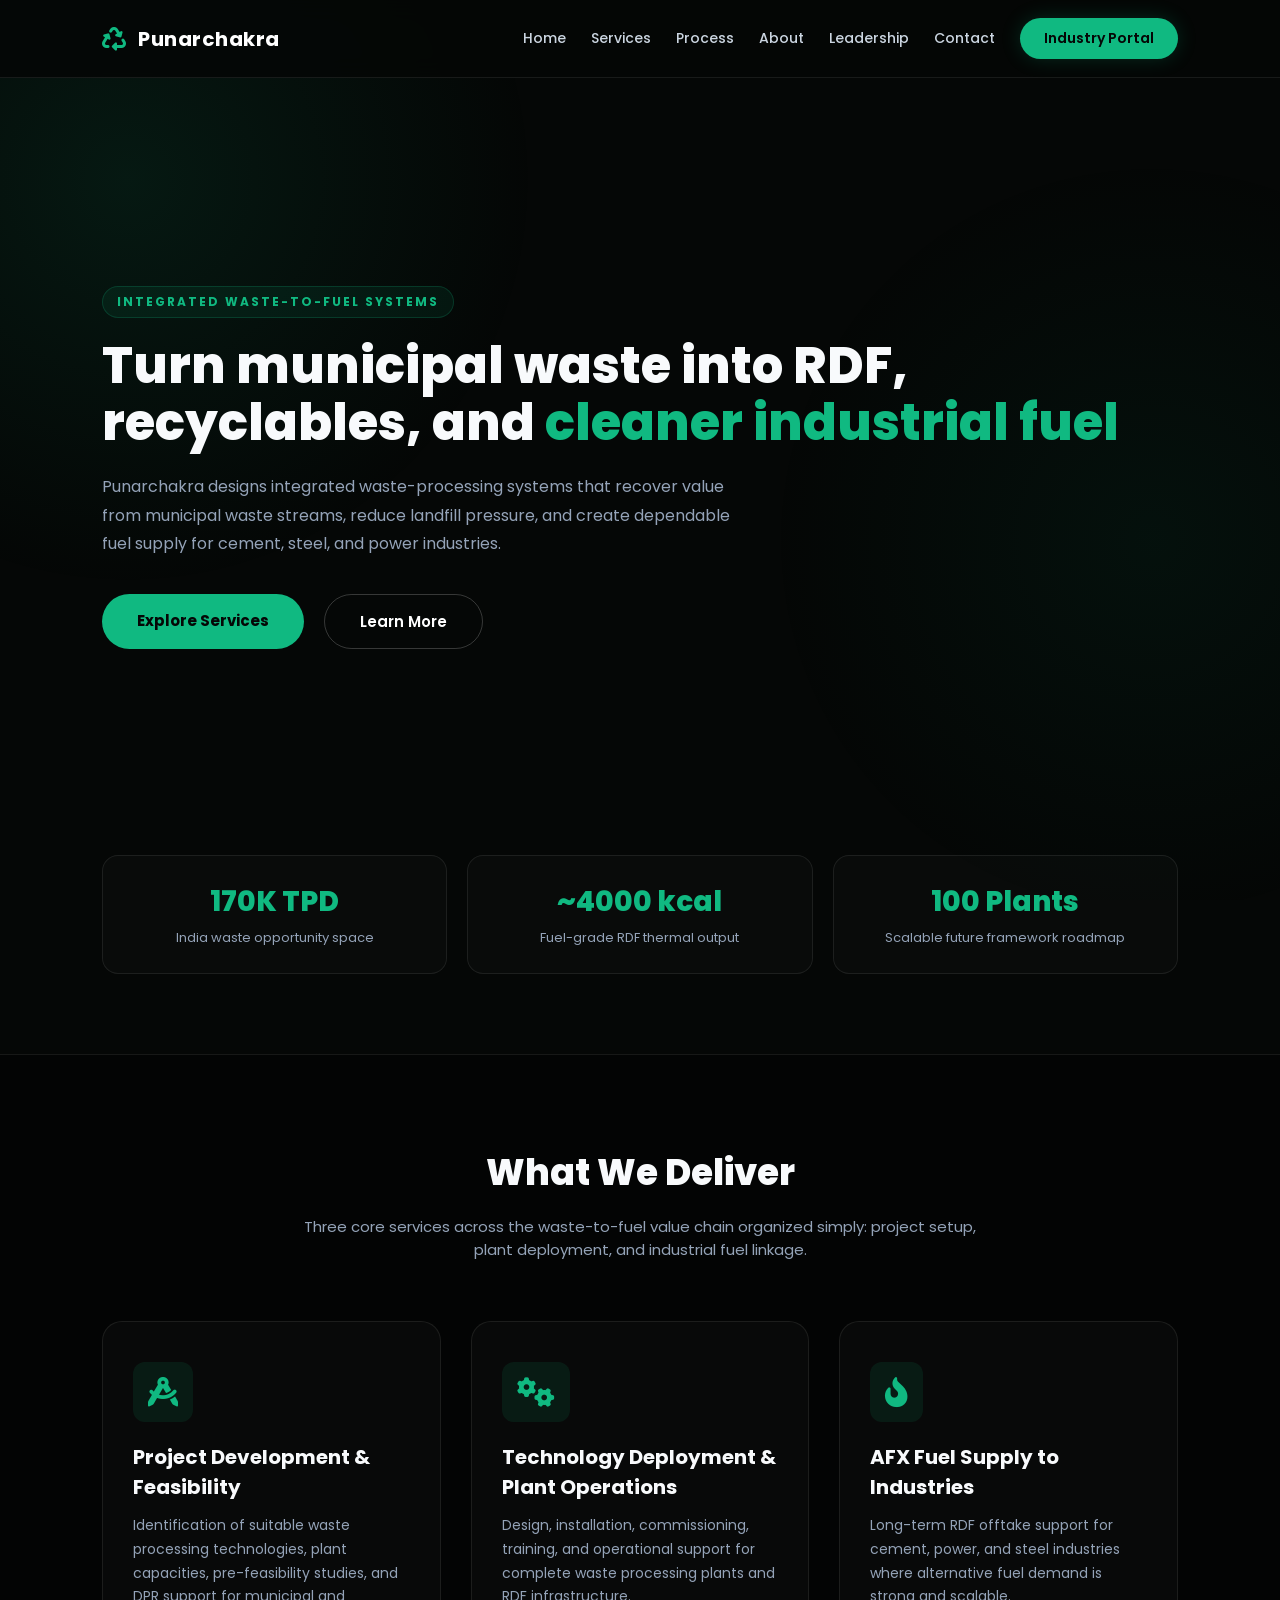
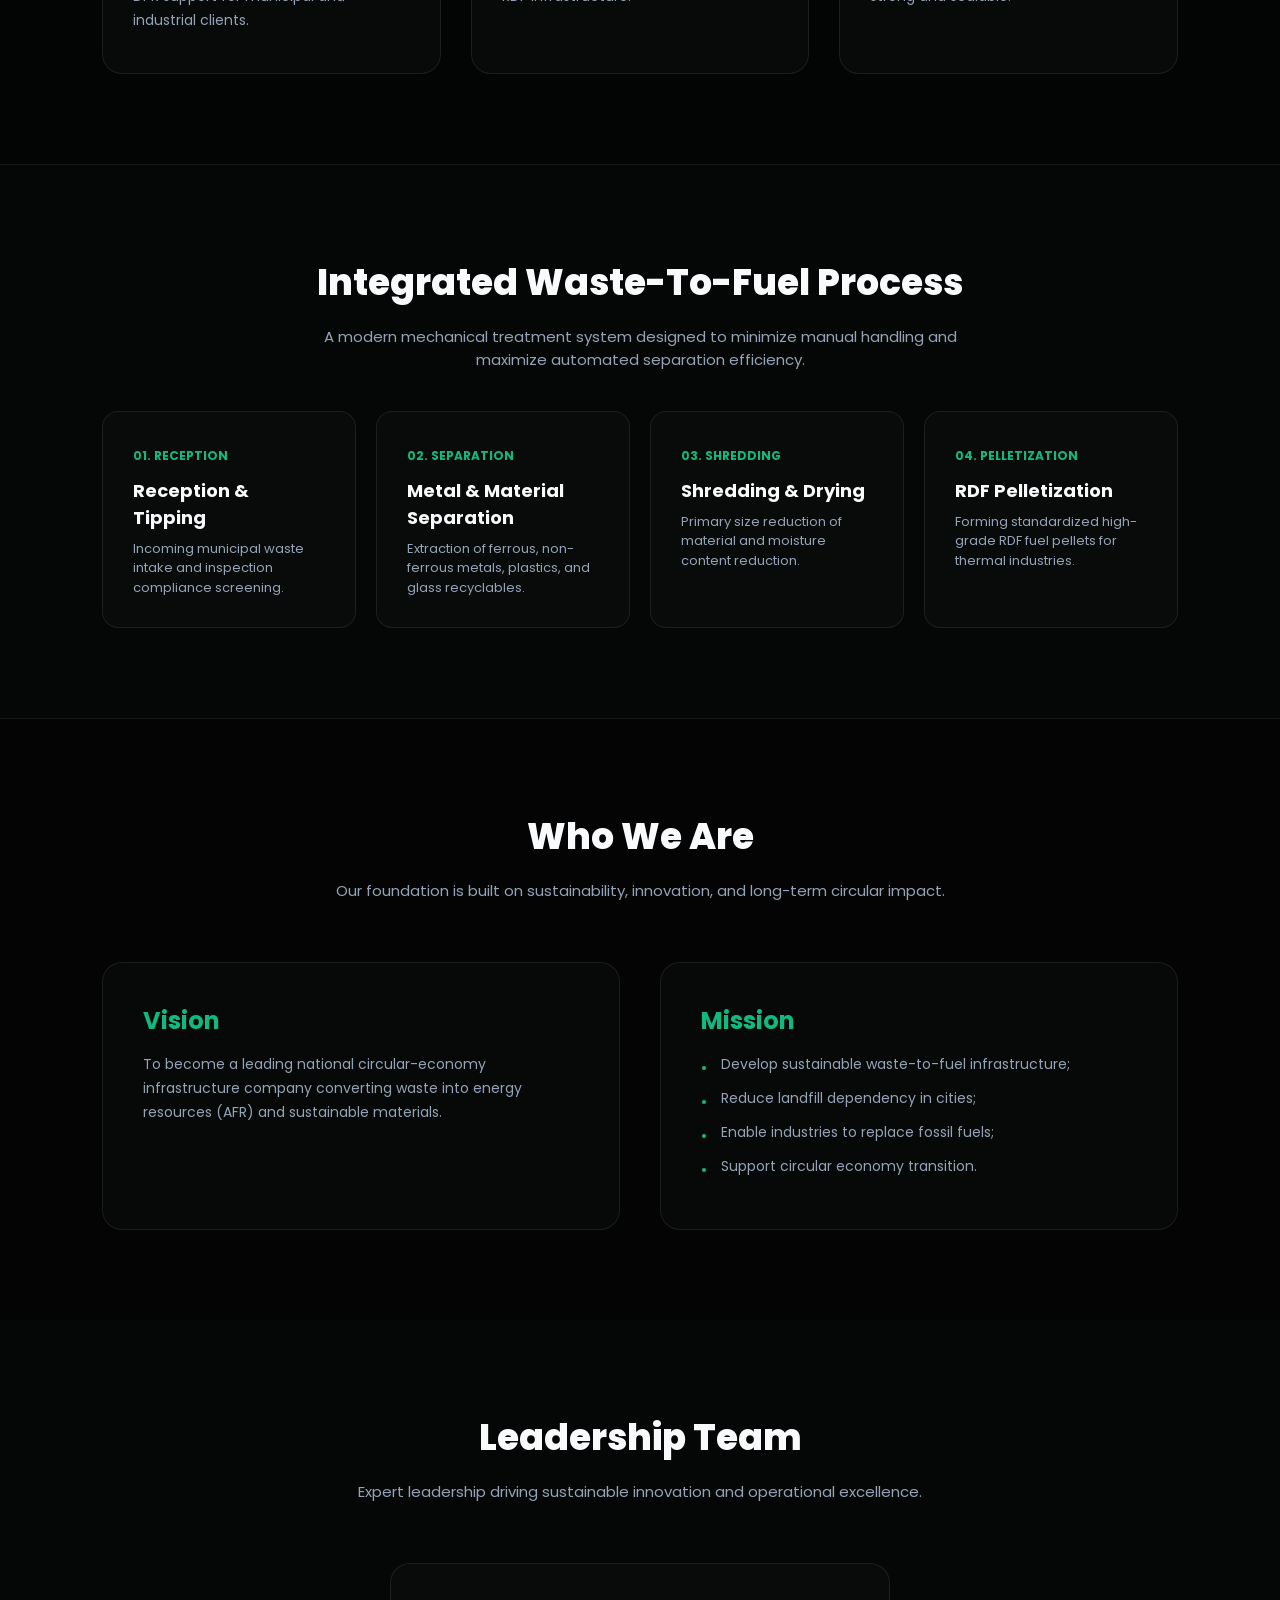
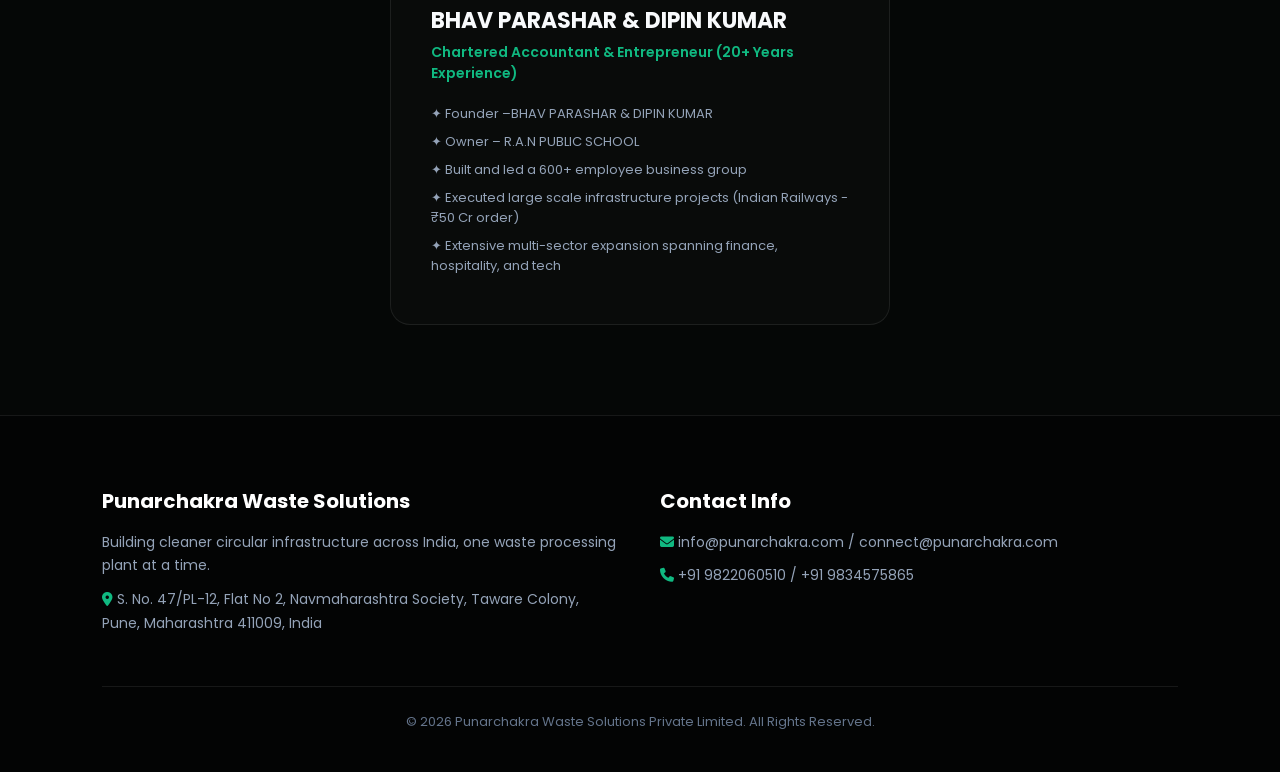
==== index.html @ 16cba4e0 "Update index.html" ====
<!DOCTYPE html>
<html lang="en">
<head>
<meta charset="UTF-8">
<meta name="viewport" content="width=device-width, initial-scale=1.0">
<title>Punarchakra Waste Solutions | Integrated Waste-to-Fuel Systems</title>
<link href="https://fonts.googleapis.com/css2?family=Poppins:wght@300;400;500;600;700;800&display=swap" rel="stylesheet">
<link rel="stylesheet" href="https://cdnjs.cloudflare.com/ajax/libs/font-awesome/6.7.2/css/all.min.css"/>
<style>
* {
    margin: 0;
    padding: 0;
    box-sizing: border-box;
    font-family: 'Poppins', sans-serif;
    scroll-behavior: smooth;
}

:root {
    --bg-deep: #050706;
    --eco-primary: #10b981;
    --eco-glow: rgba(16, 185, 129, 0.25);
    --border-color: rgba(255, 255, 255, 0.08);
    --card-bg: rgba(255, 255, 255, 0.02);
}

body {
    background: var(--bg-deep);
    color: #f8fafc;
    overflow-x: hidden;
    position: relative;
}

body::before {
    content: "";
    position: fixed;
    left: 0;
    top: 0;
    width: 100%;
    height: 100%;
    background: 
        radial-gradient(circle at 10% 20%, rgba(16,185,129,0.1), transparent 30%),
        radial-gradient(circle at 90% 60%, rgba(5,150,105,0.07), transparent 30%);
    z-index: -3;
}

/* Header */
header {
    position: fixed;
    top: 0;
    left: 0;
    width: 100%;
    padding: 18px 8%;
    display: flex;
    justify-content: space-between;
    align-items: center;
    backdrop-filter: blur(12px);
    background: rgba(5, 7, 6, 0.9);
    border-bottom: 1px solid var(--border-color);
    z-index: 100;
}

.logo-container {
    display: flex;
    align-items: center;
    gap: 12px;
    text-decoration: none;
}

.logo-container span {
    font-size: 20px;
    font-weight: 700;
    color: white;
    letter-spacing: 0.5px;
}

nav {
    display: flex;
    gap: 25px;
    align-items: center;
}

nav a {
    color: #cbd5e1;
    text-decoration: none;
    font-size: 14px;
    font-weight: 500;
    transition: 0.3s;
}

nav a:hover {
    color: var(--eco-primary);
}

.portal-btn {
    padding: 10px 24px;
    background: var(--eco-primary);
    color: #050706;
    font-weight: 600;
    font-size: 14px;
    border-radius: 30px;
    text-decoration: none;
    transition: 0.3s;
    box-shadow: 0 0 20px rgba(16,185,129,0.2);
}

.portal-btn:hover {
    background: #059669;
    color: white;
}

/* Hero Section */
.hero {
    min-height: 95vh;
    display: flex;
    align-items: center;
    justify-content: space-between;
    padding: 140px 8% 60px;
    gap: 50px;
}

.hero-left {
    flex: 1.2;
}

.badge {
    color: var(--eco-primary);
    letter-spacing: 2px;
    font-size: 12px;
    font-weight: 700;
    margin-bottom: 20px;
    display: inline-block;
    padding: 6px 14px;
    background: rgba(16,185,129,0.08);
    border: 1px solid rgba(16,185,129,0.2);
    border-radius: 20px;
}

.hero-left h1 {
    font-size: 50px;
    line-height: 1.15;
    font-weight: 800;
    margin-bottom: 20px;
}

.hero-left h1 span {
    color: var(--eco-primary);
}

.hero-left p {
    font-size: 16px;
    color: #94a3b8;
    line-height: 1.8;
    margin-bottom: 35px;
    max-width: 650px;
}

.hero-buttons {
    display: flex;
    gap: 20px;
}

.btn-primary {
    padding: 15px 35px;
    background: var(--eco-primary);
    color: #050706;
    text-decoration: none;
    border-radius: 30px;
    font-weight: 700;
    font-size: 15px;
    transition: 0.3s;
}

.btn-primary:hover {
    background: #059669;
    color: white;
}

.btn-outline {
    padding: 15px 35px;
    border: 1px solid rgba(255,255,255,0.2);
    color: white;
    text-decoration: none;
    border-radius: 30px;
    font-weight: 600;
    font-size: 15px;
    transition: 0.3s;
}

.btn-outline:hover {
    border-color: var(--eco-primary);
    background: rgba(16,185,129,0.05);
}

/* Stats Counter Row */
.stats-container {
    display: grid;
    grid-template-columns: repeat(3, 1fr);
    gap: 20px;
    padding: 0 8% 80px;
}

.stat-box {
    background: var(--card-bg);
    border: 1px solid var(--border-color);
    padding: 25px;
    border-radius: 16px;
    text-align: center;
}

.stat-box h3 {
    font-size: 28px;
    color: var(--eco-primary);
    font-weight: 800;
    margin-bottom: 5px;
}

.stat-box p {
    font-size: 13px;
    color: #94a3b8;
}

/* Services Section */
.services {
    padding: 90px 8%;
    background: rgba(0,0,0,0.3);
    border-top: 1px solid var(--border-color);
    border-bottom: 1px solid var(--border-color);
}

.section-title {
    text-align: center;
    max-width: 700px;
    margin: 0 auto 60px;
}

.section-title h2 {
    font-size: 36px;
    font-weight: 800;
    margin-bottom: 15px;
}

.section-title p {
    color: #94a3b8;
    font-size: 15px;
}

.service-grid {
    display: grid;
    grid-template-columns: repeat(auto-fit, minmax(300px, 1fr));
    gap: 30px;
}

.service-card {
    background: var(--card-bg);
    border: 1px solid var(--border-color);
    padding: 40px 30px;
    border-radius: 20px;
    transition: 0.3s;
}

.service-card:hover {
    border-color: var(--eco-primary);
    transform: translateY(-5px);
}

.service-card i {
    font-size: 30px;
    color: var(--eco-primary);
    margin-bottom: 20px;
    background: rgba(16,185,129,0.1);
    padding: 15px;
    border-radius: 12px;
    display: inline-block;
}

.service-card h3 {
    font-size: 20px;
    font-weight: 700;
    margin-bottom: 12px;
}

.service-card p {
    font-size: 14px;
    color: #94a3b8;
    line-height: 1.7;
}

/* Workflow Flow Section */
.process-flow {
    padding: 90px 8%;
}

.process-grid {
    display: grid;
    grid-template-columns: repeat(auto-fit, minmax(240px, 1fr));
    gap: 20px;
    margin-top: 40px;
}

.process-step {
    background: var(--card-bg);
    border: 1px solid var(--border-color);
    padding: 30px;
    border-radius: 16px;
}

.process-step span {
    font-size: 12px;
    font-weight: 700;
    color: var(--eco-primary);
}

.process-step h4 {
    font-size: 18px;
    margin: 10px 0 8px;
}

.process-step p {
    font-size: 13px;
    color: #94a3b8;
    line-height: 1.5;
}

/* Who We Are & Vision/Mission */
.about-section {
    padding: 90px 8%;
    background: rgba(0,0,0,0.4);
    border-top: 1px solid var(--border-color);
}

.about-grid {
    display: grid;
    grid-template-columns: 1fr 1fr;
    gap: 40px;
}

.about-card {
    background: var(--card-bg);
    border: 1px solid var(--border-color);
    padding: 40px;
    border-radius: 20px;
}

.about-card h3 {
    font-size: 24px;
    margin-bottom: 15px;
    color: var(--eco-primary);
}

.about-card p, .about-card li {
    font-size: 14px;
    color: #94a3b8;
    line-height: 1.7;
}

.about-card ul {
    list-style: none;
    margin-top: 15px;
}

.about-card ul li {
    margin-bottom: 10px;
    position: relative;
    padding-left: 20px;
}

.about-card ul li::before {
    content: "•";
    color: var(--eco-primary);
    position: absolute;
    left: 0;
    font-size: 18px;
}

/* Leadership Team */
.team-section {
    padding: 90px 8%;
    text-align: center;
}

.team-card {
    max-width: 500px;
    margin: 0 auto;
    background: var(--card-bg);
    border: 1px solid var(--border-color);
    padding: 40px;
    border-radius: 20px;
    text-align: left;
}

.team-card h3 {
    font-size: 22px;
    margin-bottom: 5px;
}

.team-card .role {
    color: var(--eco-primary);
    font-size: 14px;
    font-weight: 600;
    margin-bottom: 20px;
    display: block;
}

.team-card ul {
    list-style: none;
}

.team-card ul li {
    font-size: 13px;
    color: #94a3b8;
    margin-bottom: 8px;
}

/* Contact & Footer Section */
footer {
    padding: 70px 8% 40px;
    background: #030404;
    border-top: 1px solid var(--border-color);
}

.footer-grid {
    display: grid;
    grid-template-columns: 1fr 1fr;
    gap: 40px;
    margin-bottom: 40px;
}

.footer-info h3 {
    font-size: 20px;
    margin-bottom: 15px;
    color: white;
}

.footer-info p {
    color: #94a3b8;
    font-size: 14px;
    line-height: 1.7;
    margin-bottom: 10px;
}

.copyright {
    text-align: center;
    color: #64748b;
    font-size: 13px;
    border-top: 1px solid var(--border-color);
    padding-top: 25px;
}

@media(max-width: 992px) {
    .hero { flex-direction: column; text-align: center; padding-top: 130px; }
    .hero-buttons { justify-content: center; }
    .hero-left h1 { font-size: 38px; }
    .stats-container, .about-grid, .footer-grid { grid-template-columns: 1fr; }
    nav { display: none; }
}
</style>
</head>
<body>

<header>
    <a href="index.html" class="logo-container">
        <i class="fa-solid fa-recycle" style="font-size: 24px; color: #10b981;"></i>
        <span>Punarchakra</span>
    </a>
    <nav>
        <a href="index.html">Home</a>
        <a href="#services">Services</a>
        <a href="#process">Process</a>
        <a href="#about">About</a>
        <a href="#team">Leadership</a>
        <a href="#contact">Contact</a>
        <a href="auth.html" class="portal-btn">Industry Portal</a>
    </nav>
</header>

<section class="hero">
    <div class="hero-left">
        <span class="badge">INTEGRATED WASTE-TO-FUEL SYSTEMS</span>
        <h1>Turn municipal waste into RDF, recyclables, and <span>cleaner industrial fuel</span></h1>
        <p>Punarchakra designs integrated waste-processing systems that recover value from municipal waste streams, reduce landfill pressure, and create dependable fuel supply for cement, steel, and power industries.</p>
        <div class="hero-buttons">
            <a href="auth.html" class="btn-primary">Explore Services</a>
            <a href="#services" class="btn-outline">Learn More</a>
        </div>
    </div>
</section>

<!-- Stats Grid -->
<div class="stats-container">
    <div class="stat-box">
        <h3>170K TPD</h3>
        <p>India waste opportunity space</p>
    </div>
    <div class="stat-box">
        <h3>~4000 kcal</h3>
        <p>Fuel-grade RDF thermal output</p>
    </div>
    <div class="stat-box">
        <h3>100 Plants</h3>
        <p>Scalable future framework roadmap</p>
    </div>
</div>

<!-- Services Section -->
<section class="services" id="services">
    <div class="section-title">
        <h2>What We Deliver</h2>
        <p>Three core services across the waste-to-fuel value chain organized simply: project setup, plant deployment, and industrial fuel linkage.</p>
    </div>
    <div class="service-grid">
        <div class="service-card">
            <i class="fa-solid fa-compass-drafting"></i>
            <h3>Project Development & Feasibility</h3>
            <p>Identification of suitable waste processing technologies, plant capacities, pre-feasibility studies, and DPR support for municipal and industrial clients.</p>
        </div>
        <div class="service-card">
            <i class="fa-solid fa-gears"></i>
            <h3>Technology Deployment & Plant Operations</h3>
            <p>Design, installation, commissioning, training, and operational support for complete waste processing plants and RDF infrastructure.</p>
        </div>
        <div class="service-card">
            <i class="fa-solid fa-fire-flame-curved"></i>
            <h3>AFX Fuel Supply to Industries</h3>
            <p>Long-term RDF offtake support for cement, power, and steel industries where alternative fuel demand is strong and scalable.</p>
        </div>
    </div>
</section>

<!-- Process Workflow Section -->
<section class="process-flow" id="process">
    <div class="section-title" style="margin-bottom: 20px;">
        <h2>Integrated Waste-To-Fuel Process</h2>
        <p>A modern mechanical treatment system designed to minimize manual handling and maximize automated separation efficiency.</p>
    </div>
    <div class="process-grid">
        <div class="process-step">
            <span>01. RECEPTION</span>
            <h4>Reception & Tipping</h4>
            <p>Incoming municipal waste intake and inspection compliance screening.</p>
        </div>
        <div class="process-step">
            <span>02. SEPARATION</span>
            <h4>Metal & Material Separation</h4>
            <p>Extraction of ferrous, non-ferrous metals, plastics, and glass recyclables.</p>
        </div>
        <div class="process-step">
            <span>03. SHREDDING</span>
            <h4>Shredding & Drying</h4>
            <p>Primary size reduction of material and moisture content reduction.</p>
        </div>
        <div class="process-step">
            <span>04. PELLETIZATION</span>
            <h4>RDF Pelletization</h4>
            <p>Forming standardized high-grade RDF fuel pellets for thermal industries.</p>
        </div>
    </div>
</section>

<!-- Who We Are Section -->
<section class="about-section" id="about">
    <div class="section-title">
        <h2>Who We Are</h2>
        <p>Our foundation is built on sustainability, innovation, and long-term circular impact.</p>
    </div>
    <div class="about-grid">
        <div class="about-card">
            <h3>Vision</h3>
            <p>To become a leading national circular-economy infrastructure company converting waste into energy resources (AFR) and sustainable materials.</p>
        </div>
        <div class="about-card">
            <h3>Mission</h3>
            <ul>
                <li>Develop sustainable waste-to-fuel infrastructure;</li>
                <li>Reduce landfill dependency in cities;</li>
                <li>Enable industries to replace fossil fuels;</li>
                <li>Support circular economy transition.</li>
            </ul>
        </div>
    </div>
</section>

<!-- Leadership Team Section -->
<section class="team-section" id="team">
    <div class="section-title">
        <h2>Leadership Team</h2>
        <p>Expert leadership driving sustainable innovation and operational excellence.</p>
    </div>
    <div class="team-card">
        <h3>BHAV PARASHAR & DIPIN KUMAR</h3>
        <span class="role">Chartered Accountant & Entrepreneur (20+ Years Experience)</span>
        <ul>
            <li>✦ Founder –BHAV PARASHAR & DIPIN KUMAR </li>
            <li>✦ Owner – R.A.N PUBLIC SCHOOL </li>
            <li>✦ Built and led a 600+ employee business group</li>
            <li>✦ Executed large scale infrastructure projects (Indian Railways - ₹50 Cr order)</li>
            <li>✦ Extensive multi-sector expansion spanning finance, hospitality, and tech</li>
        </ul>
    </div>
</section>

<!-- Contact & Footer Section -->
<footer id="contact">
    <div class="footer-grid">
        <div class="footer-info">
            <h3>Punarchakra Waste Solutions</h3>
            <p>Building cleaner circular infrastructure across India, one waste processing plant at a time.</p>
            <p><i class="fa-solid fa-location-dot" style="color: var(--eco-primary);"></i> S. No. 47/PL-12, Flat No 2, Navmaharashtra Society, Taware Colony, Pune, Maharashtra 411009, India</p>
        </div>
        <div class="footer-info">
            <h3>Contact Info</h3>
            <p><i class="fa-solid fa-envelope" style="color: var(--eco-primary);"></i> info@punarchakra.com / connect@punarchakra.com</p>
            <p><i class="fa-solid fa-phone" style="color: var(--eco-primary);"></i> +91 9822060510 / +91 9834575865</p>
        </div>
    </div>
    <div class="copyright">
        <p>© 2026 Punarchakra Waste Solutions Private Limited. All Rights Reserved.</p>
    </div>
</footer>

</body>
</html>
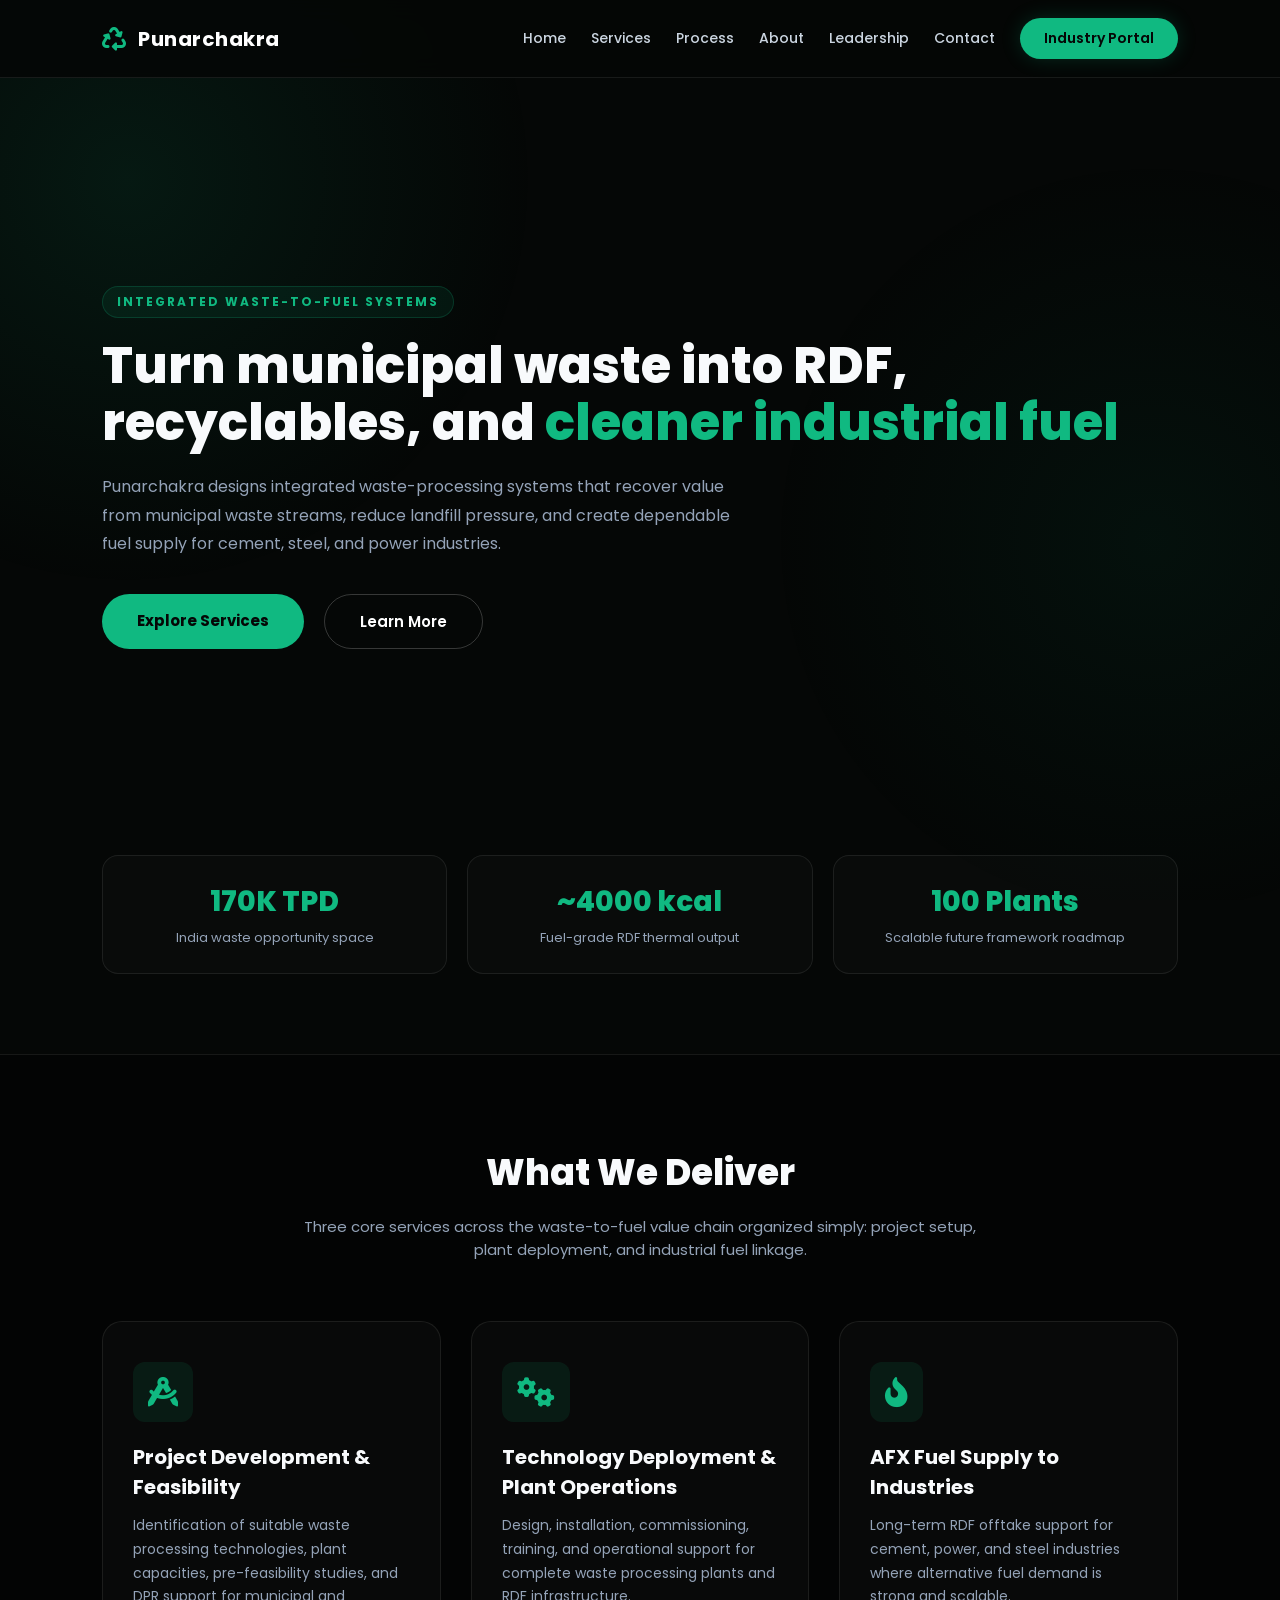
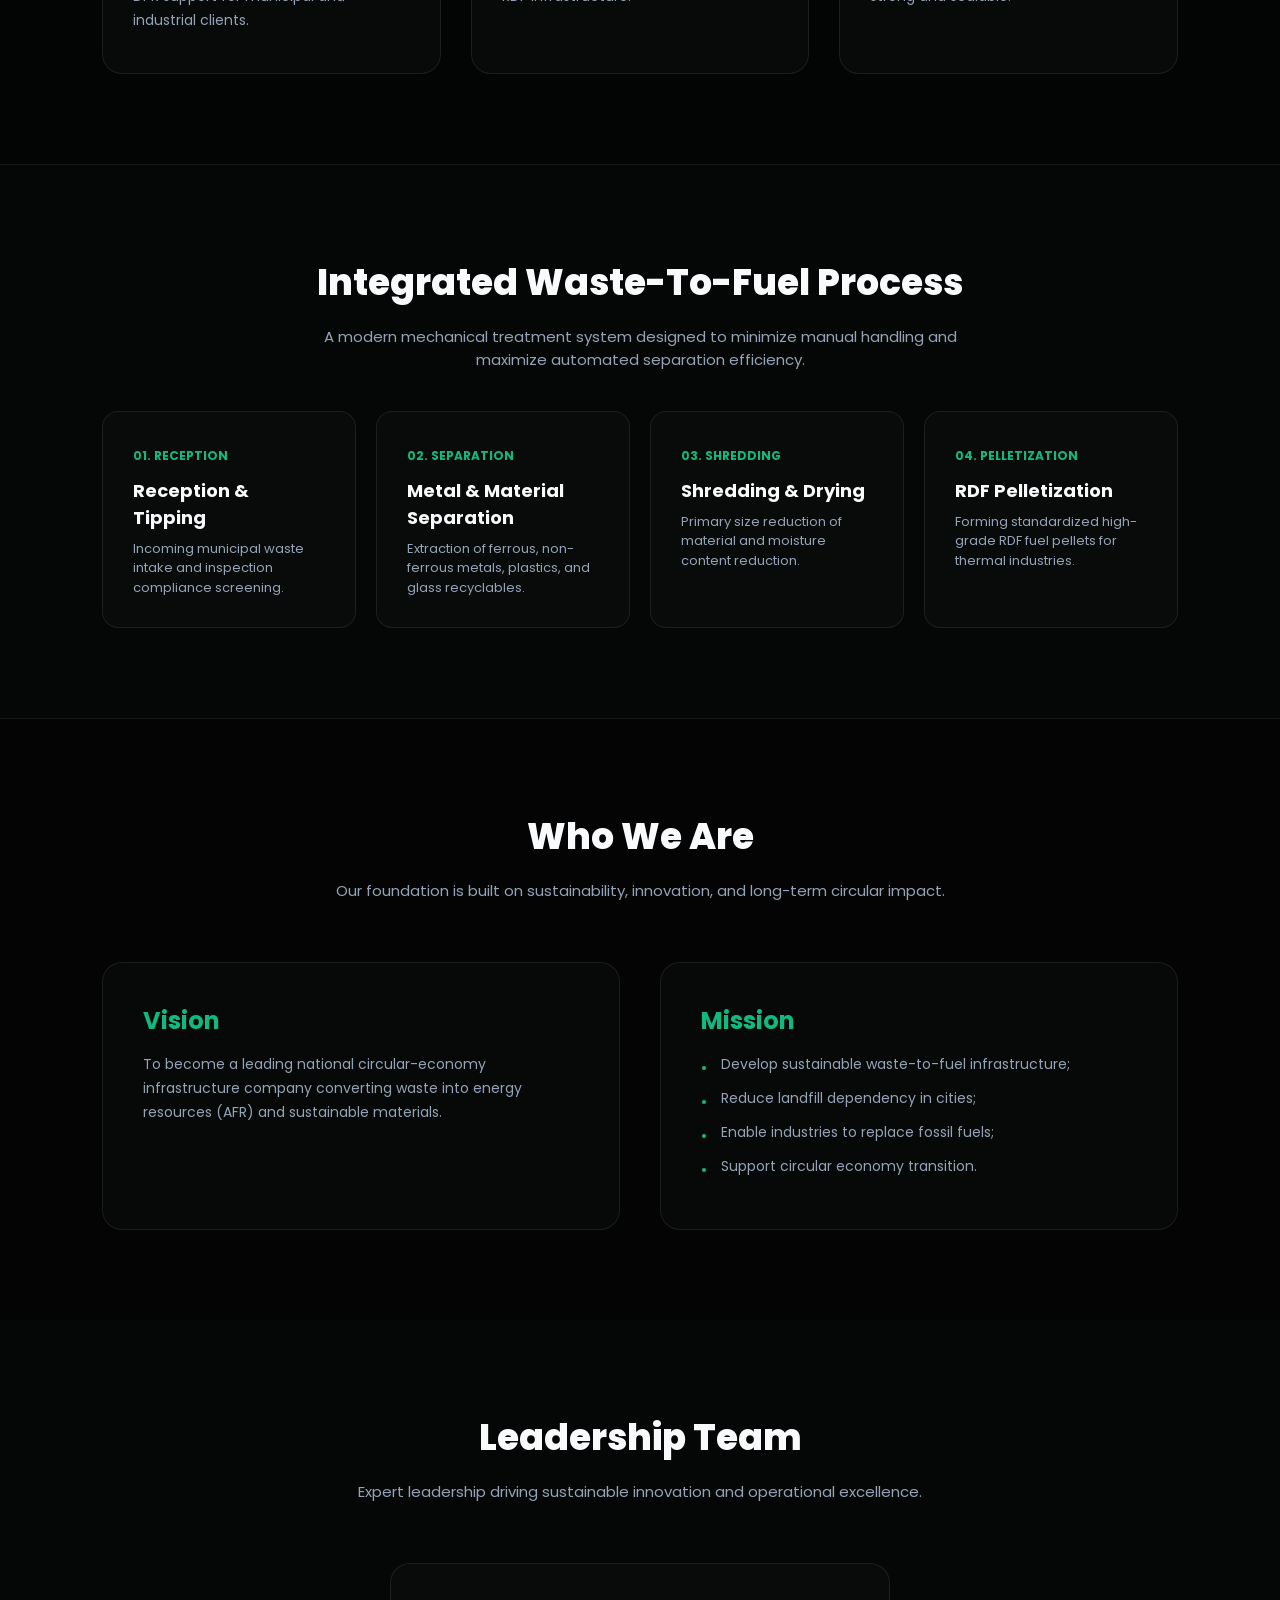
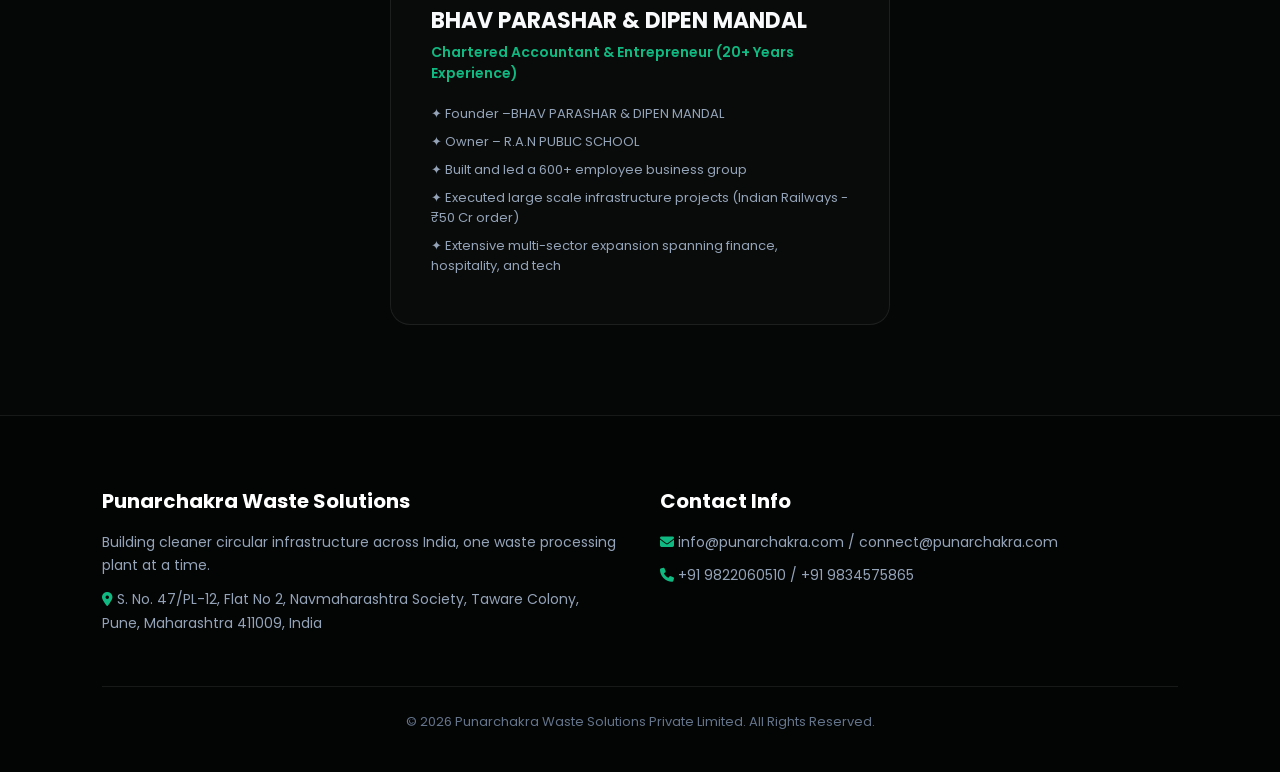
==== commit 09317f1a: "Update index.html" ====
--- a/index.html
+++ b/index.html
@@ -586,10 +586,10 @@
         <p>Expert leadership driving sustainable innovation and operational excellence.</p>
     </div>
     <div class="team-card">
-        <h3>BHAV PARASHAR & DIPIN KUMAR</h3>
+        <h3>BHAV PARASHAR & DIPEN MANDAL </h3>
         <span class="role">Chartered Accountant & Entrepreneur (20+ Years Experience)</span>
         <ul>
-            <li>✦ Founder –BHAV PARASHAR & DIPIN KUMAR </li>
+            <li>✦ Founder –BHAV PARASHAR & DIPEN MANDAL </li>
             <li>✦ Owner – R.A.N PUBLIC SCHOOL </li>
             <li>✦ Built and led a 600+ employee business group</li>
             <li>✦ Executed large scale infrastructure projects (Indian Railways - ₹50 Cr order)</li>
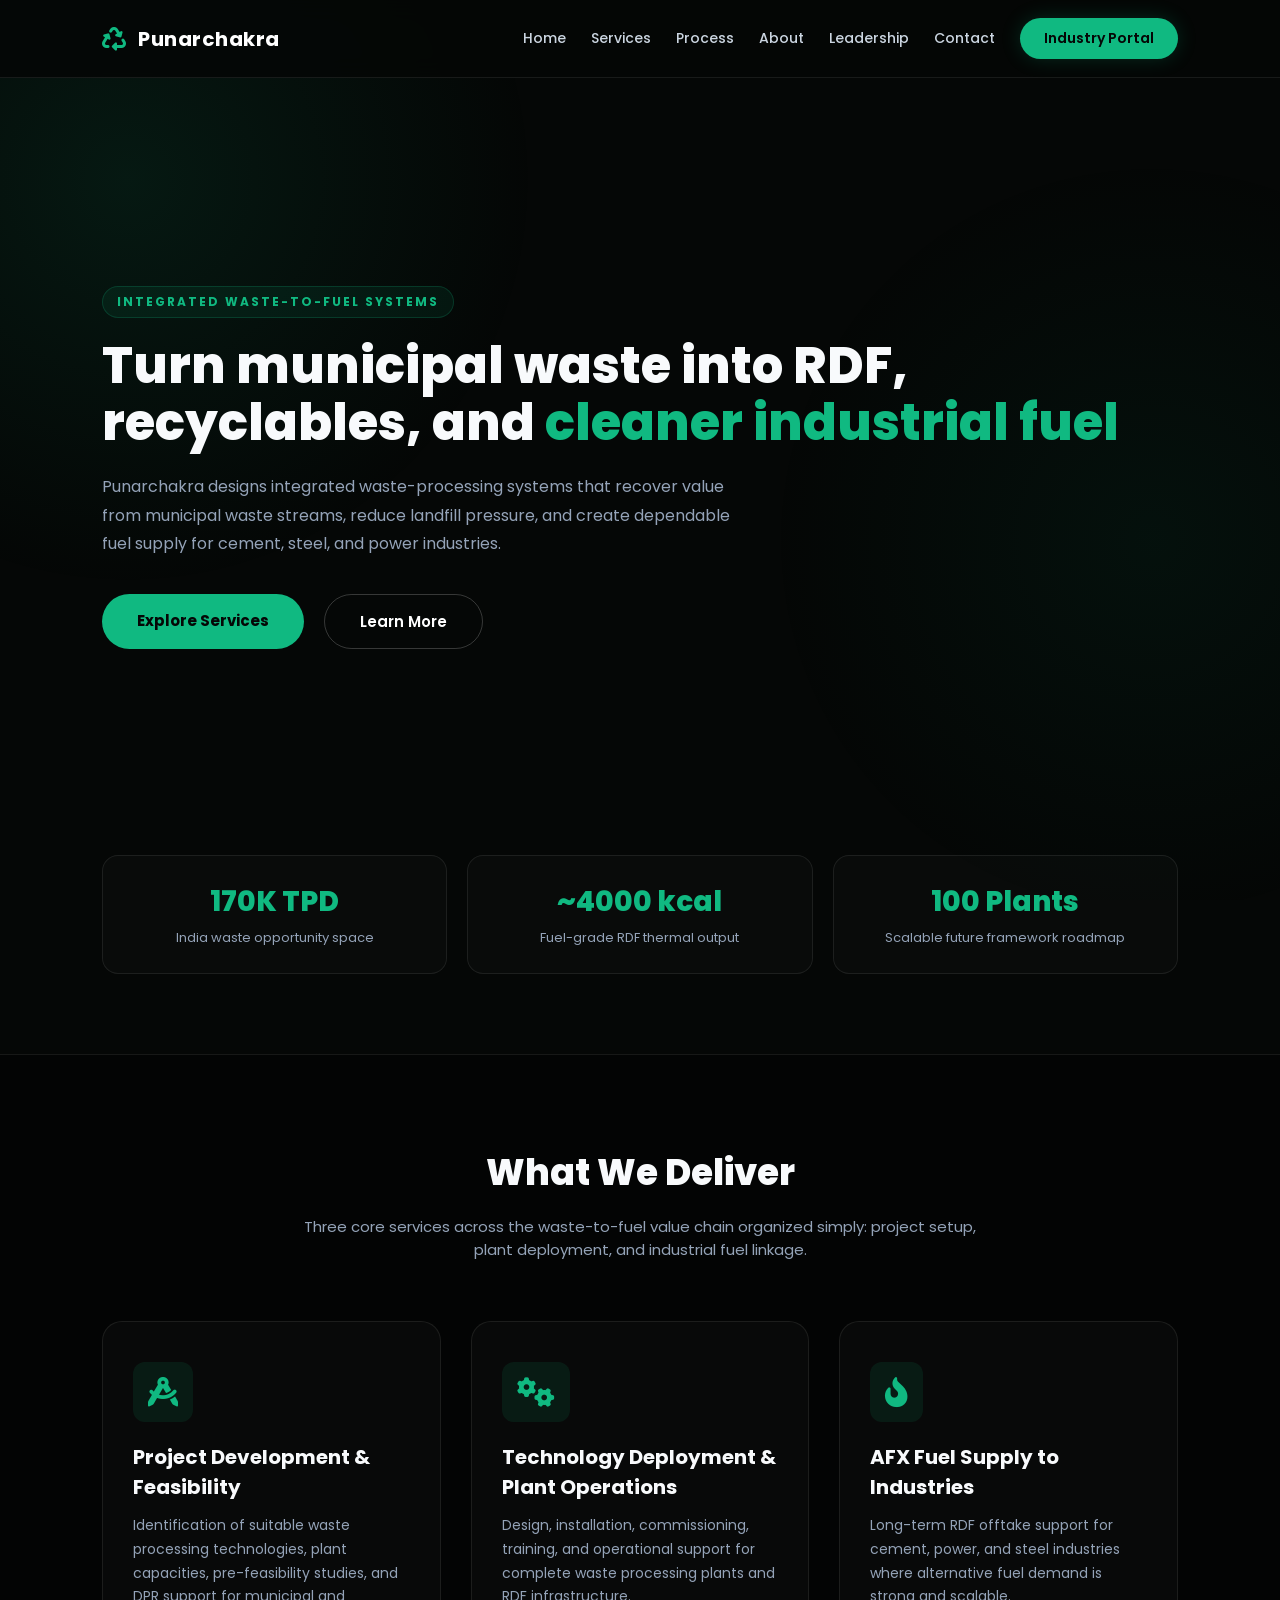
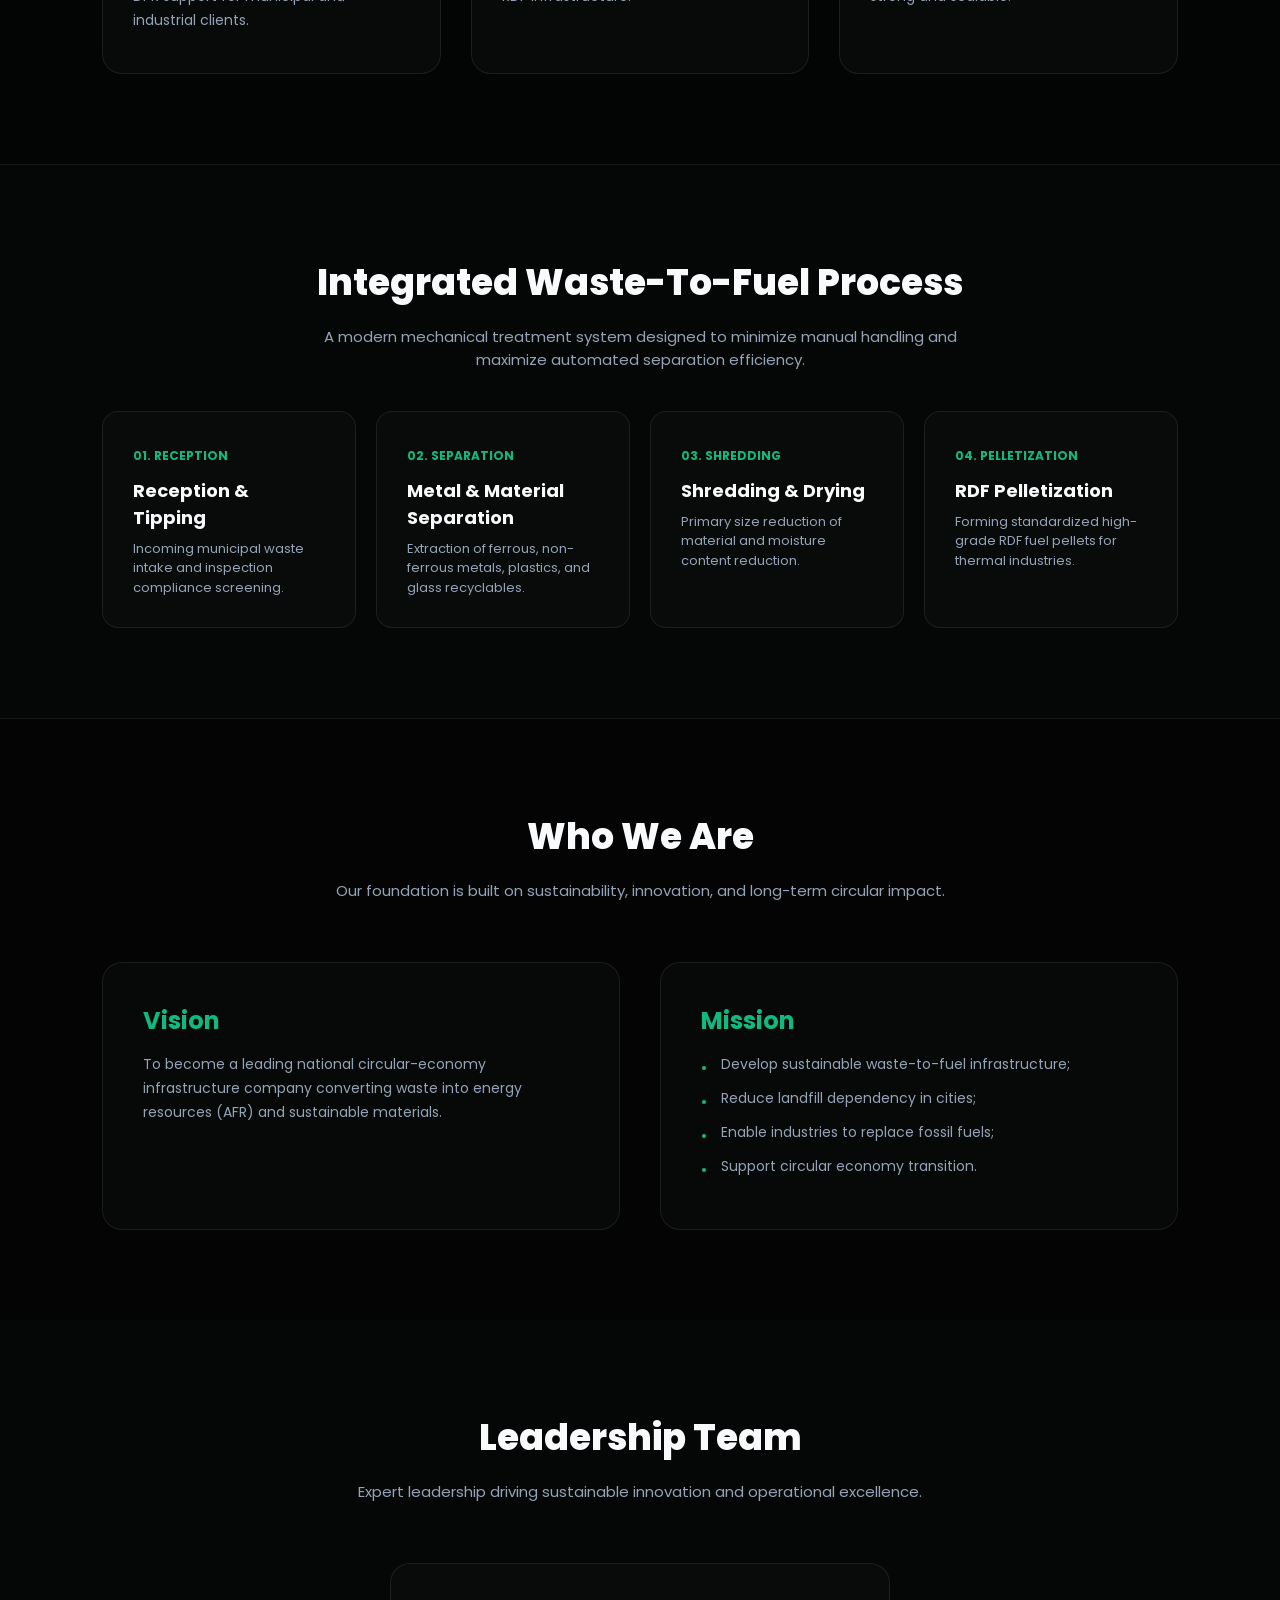
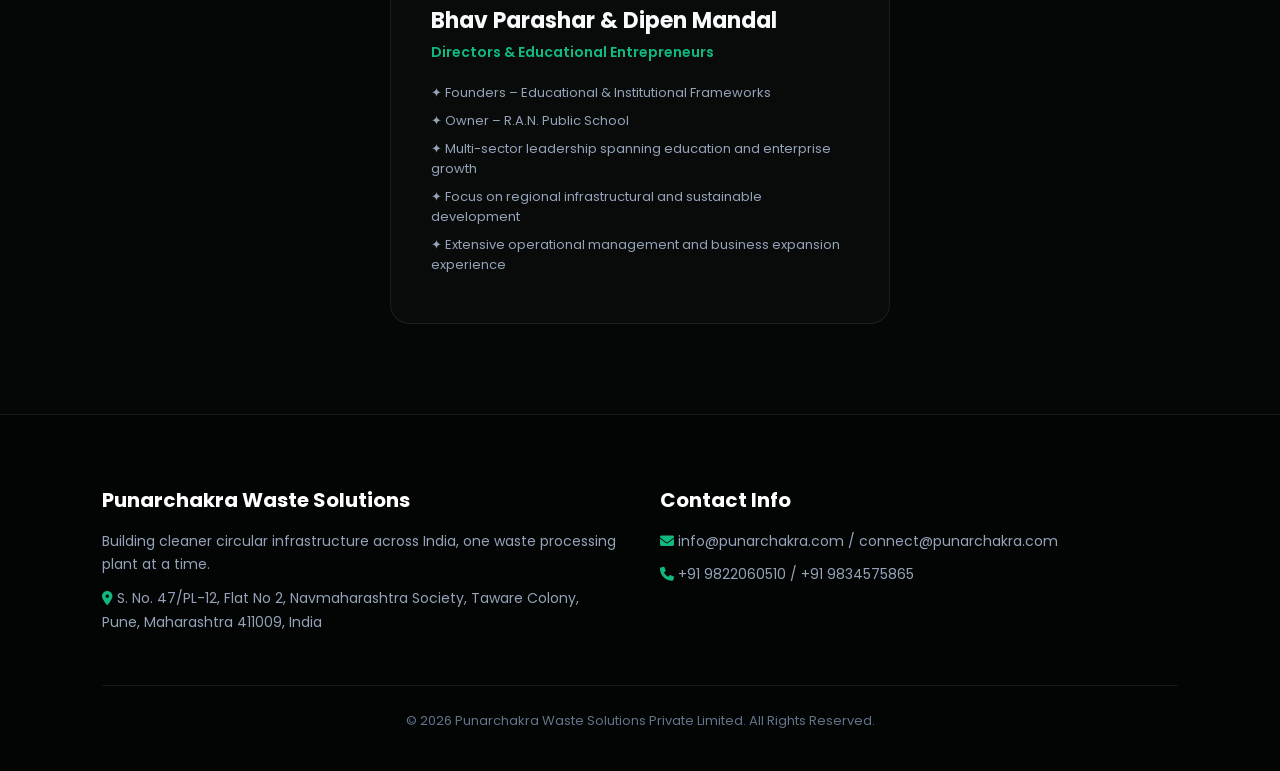
==== commit 1d5e0ab1: "Update index.html" ====
--- a/index.html
+++ b/index.html
@@ -485,7 +485,6 @@
     </div>
 </section>
 
-<!-- Stats Grid -->
 <div class="stats-container">
     <div class="stat-box">
         <h3>170K TPD</h3>
@@ -501,7 +500,6 @@
     </div>
 </div>
 
-<!-- Services Section -->
 <section class="services" id="services">
     <div class="section-title">
         <h2>What We Deliver</h2>
@@ -526,7 +524,6 @@
     </div>
 </section>
 
-<!-- Process Workflow Section -->
 <section class="process-flow" id="process">
     <div class="section-title" style="margin-bottom: 20px;">
         <h2>Integrated Waste-To-Fuel Process</h2>
@@ -556,7 +553,6 @@
     </div>
 </section>
 
-<!-- Who We Are Section -->
 <section class="about-section" id="about">
     <div class="section-title">
         <h2>Who We Are</h2>
@@ -579,26 +575,24 @@
     </div>
 </section>
 
-<!-- Leadership Team Section -->
 <section class="team-section" id="team">
     <div class="section-title">
         <h2>Leadership Team</h2>
         <p>Expert leadership driving sustainable innovation and operational excellence.</p>
     </div>
     <div class="team-card">
-        <h3>BHAV PARASHAR & DIPEN MANDAL </h3>
-        <span class="role">Chartered Accountant & Entrepreneur (20+ Years Experience)</span>
+        <h3>Bhav Parashar & Dipen Mandal</h3>
+        <span class="role">Directors & Educational Entrepreneurs</span>
         <ul>
-            <li>✦ Founder –BHAV PARASHAR & DIPEN MANDAL </li>
-            <li>✦ Owner – R.A.N PUBLIC SCHOOL </li>
-            <li>✦ Built and led a 600+ employee business group</li>
-            <li>✦ Executed large scale infrastructure projects (Indian Railways - ₹50 Cr order)</li>
-            <li>✦ Extensive multi-sector expansion spanning finance, hospitality, and tech</li>
+            <li>✦ Founders – Educational & Institutional Frameworks</li>
+            <li>✦ Owner – R.A.N. Public School</li>
+            <li>✦ Multi-sector leadership spanning education and enterprise growth</li>
+            <li>✦ Focus on regional infrastructural and sustainable development</li>
+            <li>✦ Extensive operational management and business expansion experience</li>
         </ul>
     </div>
 </section>
 
-<!-- Contact & Footer Section -->
 <footer id="contact">
     <div class="footer-grid">
         <div class="footer-info">
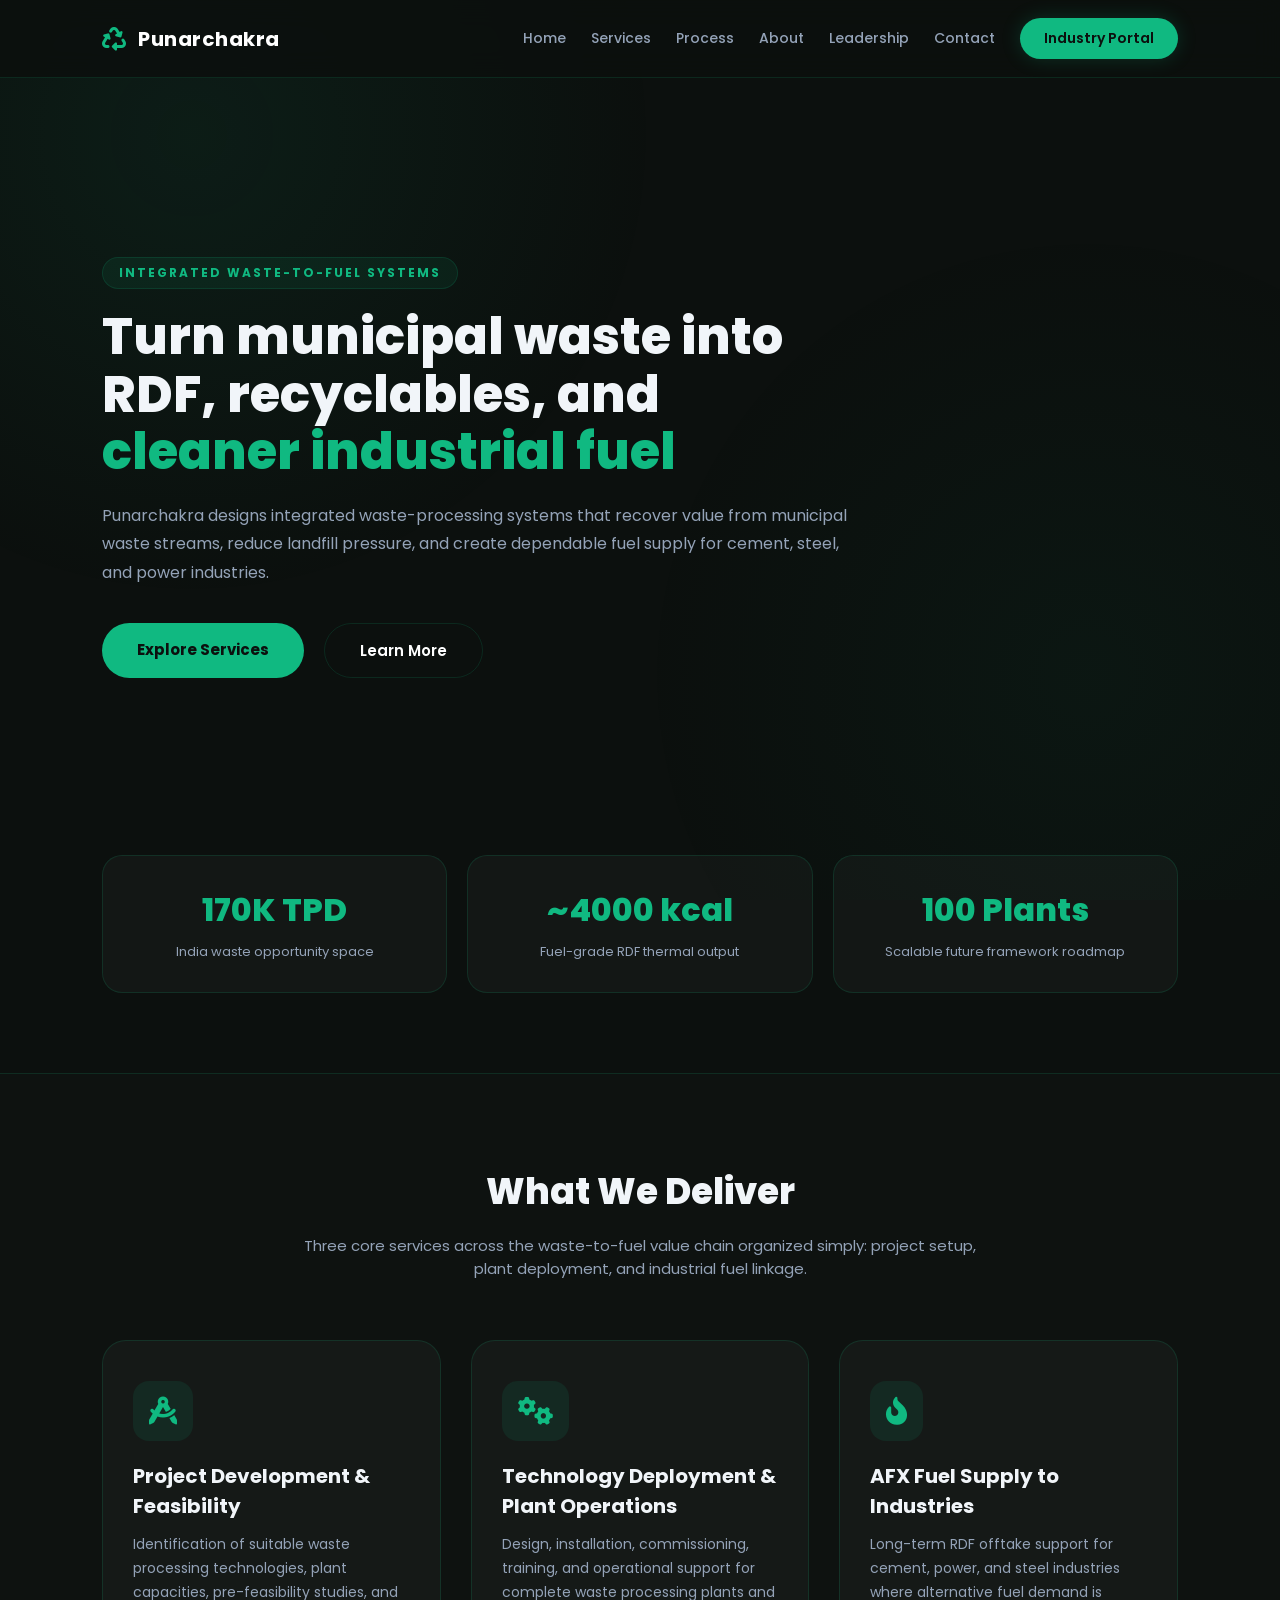
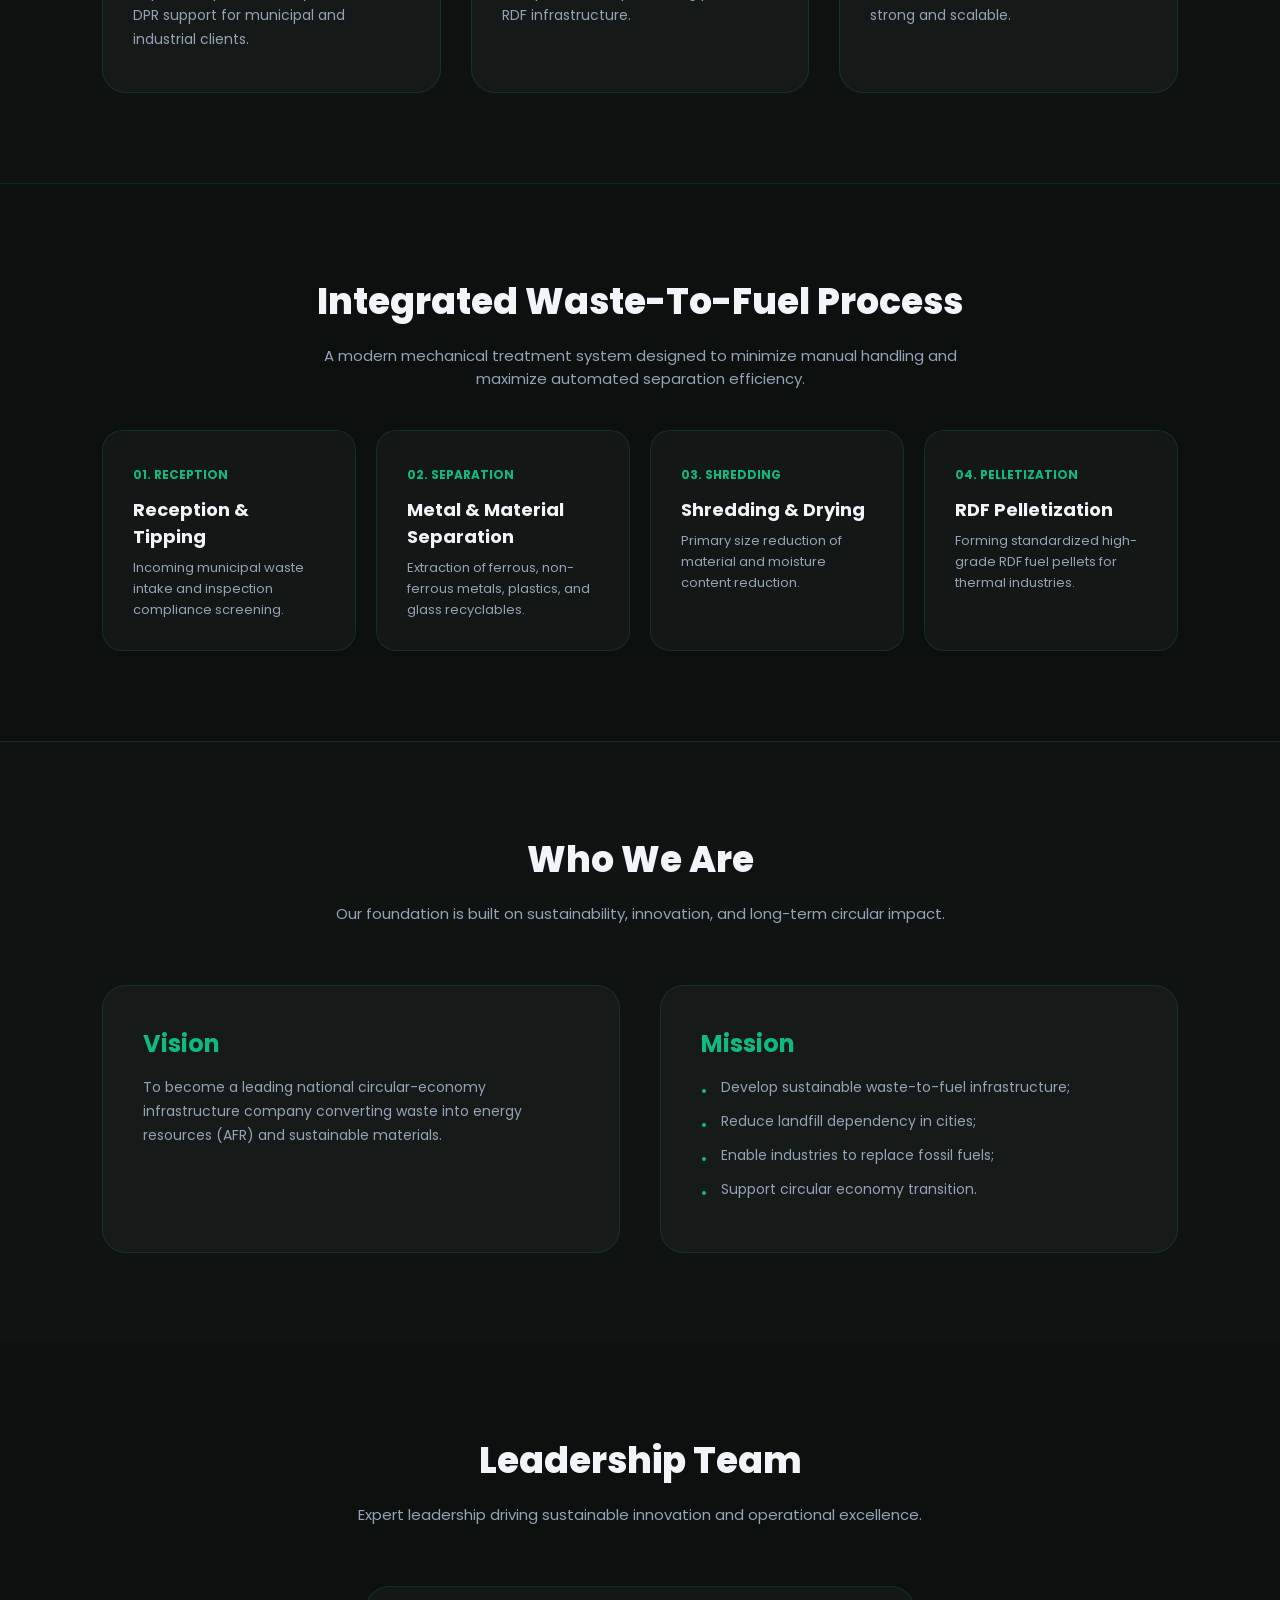
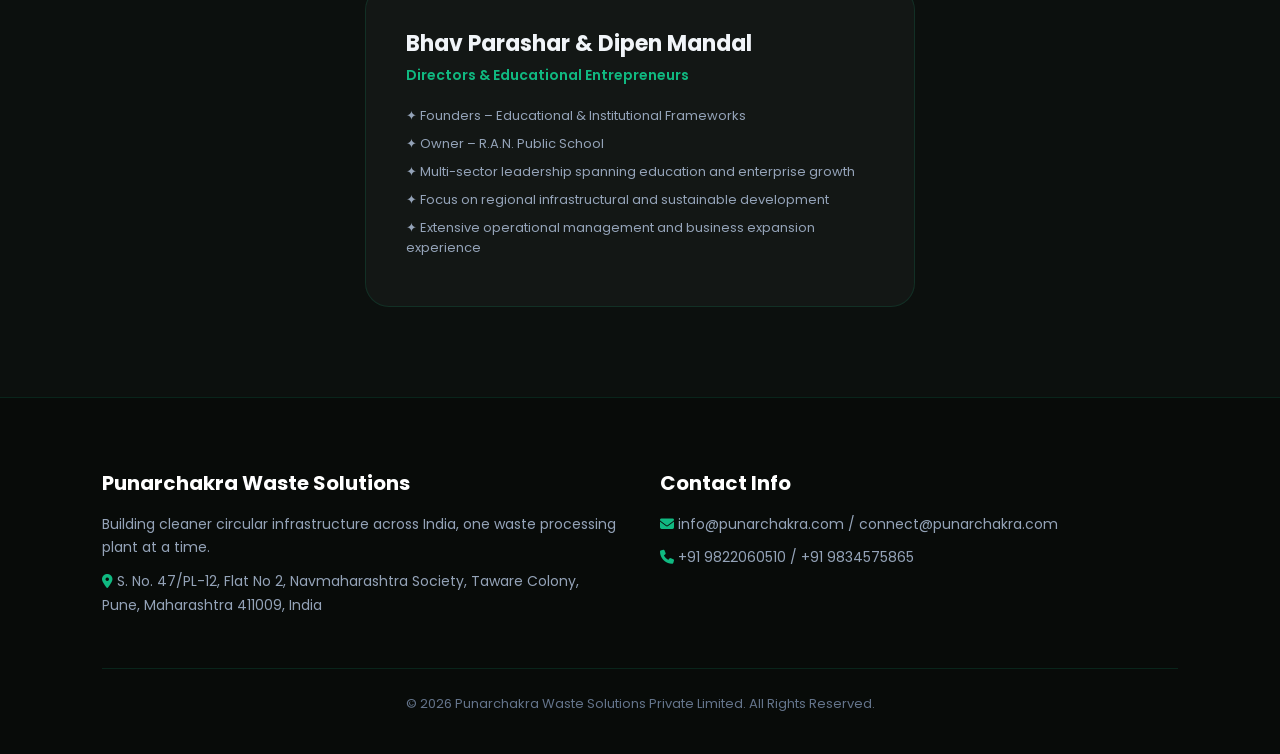
==== commit 1fca222f: "Update index.html" ====
--- a/index.html
+++ b/index.html
@@ -16,16 +16,18 @@
 }
 
 :root {
-    --bg-deep: #050706;
-    --eco-primary: #10b981;
-    --eco-glow: rgba(16, 185, 129, 0.25);
-    --border-color: rgba(255, 255, 255, 0.08);
-    --card-bg: rgba(255, 255, 255, 0.02);
+    --bg-earth: #0c100e;
+    --card-earth: rgba(255, 255, 255, 0.03);
+    --eco-green: #10b981;
+    --eco-hover: #059669;
+    --text-main: #f1f5f9;
+    --text-muted: #94a3b8;
+    --border-earth: rgba(16, 185, 129, 0.15);
 }
 
 body {
-    background: var(--bg-deep);
-    color: #f8fafc;
+    background: var(--bg-earth);
+    color: var(--text-main);
     overflow-x: hidden;
     position: relative;
 }
@@ -38,8 +40,8 @@
     width: 100%;
     height: 100%;
     background: 
-        radial-gradient(circle at 10% 20%, rgba(16,185,129,0.1), transparent 30%),
-        radial-gradient(circle at 90% 60%, rgba(5,150,105,0.07), transparent 30%);
+        radial-gradient(circle at 15% 15%, rgba(16,185,129,0.08), transparent 35%),
+        radial-gradient(circle at 85% 75%, rgba(5,150,105,0.05), transparent 35%);
     z-index: -3;
 }
 
@@ -53,9 +55,9 @@
     display: flex;
     justify-content: space-between;
     align-items: center;
-    backdrop-filter: blur(12px);
-    background: rgba(5, 7, 6, 0.9);
-    border-bottom: 1px solid var(--border-color);
+    backdrop-filter: blur(14px);
+    background: rgba(12, 16, 14, 0.85);
+    border-bottom: 1px solid var(--border-earth);
     z-index: 100;
 }
 
@@ -80,7 +82,7 @@
 }
 
 nav a {
-    color: #cbd5e1;
+    color: var(--text-muted);
     text-decoration: none;
     font-size: 14px;
     font-weight: 500;
@@ -88,13 +90,13 @@
 }
 
 nav a:hover {
-    color: var(--eco-primary);
+    color: var(--eco-green);
 }
 
 .portal-btn {
     padding: 10px 24px;
-    background: var(--eco-primary);
-    color: #050706;
+    background: var(--eco-green);
+    color: #0c100e;
     font-weight: 600;
     font-size: 14px;
     border-radius: 30px;
@@ -104,7 +106,7 @@
 }
 
 .portal-btn:hover {
-    background: #059669;
+    background: var(--eco-hover);
     color: white;
 }
 
@@ -115,23 +117,22 @@
     align-items: center;
     justify-content: space-between;
     padding: 140px 8% 60px;
-    gap: 50px;
 }
 
 .hero-left {
-    flex: 1.2;
+    max-width: 750px;
 }
 
 .badge {
-    color: var(--eco-primary);
+    color: var(--eco-green);
     letter-spacing: 2px;
     font-size: 12px;
     font-weight: 700;
     margin-bottom: 20px;
     display: inline-block;
-    padding: 6px 14px;
+    padding: 6px 16px;
     background: rgba(16,185,129,0.08);
-    border: 1px solid rgba(16,185,129,0.2);
+    border: 1px solid var(--border-earth);
     border-radius: 20px;
 }
 
@@ -143,15 +144,14 @@
 }
 
 .hero-left h1 span {
-    color: var(--eco-primary);
+    color: var(--eco-green);
 }
 
 .hero-left p {
     font-size: 16px;
-    color: #94a3b8;
+    color: var(--text-muted);
     line-height: 1.8;
     margin-bottom: 35px;
-    max-width: 650px;
 }
 
 .hero-buttons {
@@ -161,8 +161,8 @@
 
 .btn-primary {
     padding: 15px 35px;
-    background: var(--eco-primary);
-    color: #050706;
+    background: var(--eco-green);
+    color: #0c100e;
     text-decoration: none;
     border-radius: 30px;
     font-weight: 700;
@@ -171,13 +171,13 @@
 }
 
 .btn-primary:hover {
-    background: #059669;
+    background: var(--eco-hover);
     color: white;
 }
 
 .btn-outline {
     padding: 15px 35px;
-    border: 1px solid rgba(255,255,255,0.2);
+    border: 1px solid var(--border-earth);
     color: white;
     text-decoration: none;
     border-radius: 30px;
@@ -187,7 +187,7 @@
 }
 
 .btn-outline:hover {
-    border-color: var(--eco-primary);
+    border-color: var(--eco-green);
     background: rgba(16,185,129,0.05);
 }
 
@@ -200,31 +200,31 @@
 }
 
 .stat-box {
-    background: var(--card-bg);
-    border: 1px solid var(--border-color);
-    padding: 25px;
-    border-radius: 16px;
+    background: var(--card-earth);
+    border: 1px solid var(--border-earth);
+    padding: 30px;
+    border-radius: 20px;
     text-align: center;
 }
 
 .stat-box h3 {
-    font-size: 28px;
-    color: var(--eco-primary);
+    font-size: 32px;
+    color: var(--eco-green);
     font-weight: 800;
-    margin-bottom: 5px;
+    margin-bottom: 8px;
 }
 
 .stat-box p {
     font-size: 13px;
-    color: #94a3b8;
+    color: var(--text-muted);
 }
 
 /* Services Section */
 .services {
     padding: 90px 8%;
-    background: rgba(0,0,0,0.3);
-    border-top: 1px solid var(--border-color);
-    border-bottom: 1px solid var(--border-color);
+    background: rgba(255,255,255,0.01);
+    border-top: 1px solid var(--border-earth);
+    border-bottom: 1px solid var(--border-earth);
 }
 
 .section-title {
@@ -240,7 +240,7 @@
 }
 
 .section-title p {
-    color: #94a3b8;
+    color: var(--text-muted);
     font-size: 15px;
 }
 
@@ -251,25 +251,25 @@
 }
 
 .service-card {
-    background: var(--card-bg);
-    border: 1px solid var(--border-color);
+    background: var(--card-earth);
+    border: 1px solid var(--border-earth);
     padding: 40px 30px;
-    border-radius: 20px;
+    border-radius: 24px;
     transition: 0.3s;
 }
 
 .service-card:hover {
-    border-color: var(--eco-primary);
+    border-color: var(--eco-green);
     transform: translateY(-5px);
 }
 
 .service-card i {
-    font-size: 30px;
-    color: var(--eco-primary);
+    font-size: 28px;
+    color: var(--eco-green);
     margin-bottom: 20px;
     background: rgba(16,185,129,0.1);
-    padding: 15px;
-    border-radius: 12px;
+    padding: 16px;
+    border-radius: 16px;
     display: inline-block;
 }
 
@@ -281,7 +281,7 @@
 
 .service-card p {
     font-size: 14px;
-    color: #94a3b8;
+    color: var(--text-muted);
     line-height: 1.7;
 }
 
@@ -298,16 +298,16 @@
 }
 
 .process-step {
-    background: var(--card-bg);
-    border: 1px solid var(--border-color);
+    background: var(--card-earth);
+    border: 1px solid var(--border-earth);
     padding: 30px;
-    border-radius: 16px;
+    border-radius: 20px;
 }
 
 .process-step span {
     font-size: 12px;
     font-weight: 700;
-    color: var(--eco-primary);
+    color: var(--eco-green);
 }
 
 .process-step h4 {
@@ -317,15 +317,15 @@
 
 .process-step p {
     font-size: 13px;
-    color: #94a3b8;
-    line-height: 1.5;
+    color: var(--text-muted);
+    line-height: 1.6;
 }
 
 /* Who We Are & Vision/Mission */
 .about-section {
     padding: 90px 8%;
-    background: rgba(0,0,0,0.4);
-    border-top: 1px solid var(--border-color);
+    background: rgba(255,255,255,0.015);
+    border-top: 1px solid var(--border-earth);
 }
 
 .about-grid {
@@ -335,21 +335,21 @@
 }
 
 .about-card {
-    background: var(--card-bg);
-    border: 1px solid var(--border-color);
+    background: var(--card-earth);
+    border: 1px solid var(--border-earth);
     padding: 40px;
-    border-radius: 20px;
+    border-radius: 24px;
 }
 
 .about-card h3 {
     font-size: 24px;
     margin-bottom: 15px;
-    color: var(--eco-primary);
+    color: var(--eco-green);
 }
 
 .about-card p, .about-card li {
     font-size: 14px;
-    color: #94a3b8;
+    color: var(--text-muted);
     line-height: 1.7;
 }
 
@@ -366,7 +366,7 @@
 
 .about-card ul li::before {
     content: "•";
-    color: var(--eco-primary);
+    color: var(--eco-green);
     position: absolute;
     left: 0;
     font-size: 18px;
@@ -379,12 +379,12 @@
 }
 
 .team-card {
-    max-width: 500px;
+    max-width: 550px;
     margin: 0 auto;
-    background: var(--card-bg);
-    border: 1px solid var(--border-color);
+    background: var(--card-earth);
+    border: 1px solid var(--border-earth);
     padding: 40px;
-    border-radius: 20px;
+    border-radius: 24px;
     text-align: left;
 }
 
@@ -394,7 +394,7 @@
 }
 
 .team-card .role {
-    color: var(--eco-primary);
+    color: var(--eco-green);
     font-size: 14px;
     font-weight: 600;
     margin-bottom: 20px;
@@ -407,15 +407,15 @@
 
 .team-card ul li {
     font-size: 13px;
-    color: #94a3b8;
+    color: var(--text-muted);
     margin-bottom: 8px;
 }
 
 /* Contact & Footer Section */
 footer {
     padding: 70px 8% 40px;
-    background: #030404;
-    border-top: 1px solid var(--border-color);
+    background: #080b09;
+    border-top: 1px solid var(--border-earth);
 }
 
 .footer-grid {
@@ -432,7 +432,7 @@
 }
 
 .footer-info p {
-    color: #94a3b8;
+    color: var(--text-muted);
     font-size: 14px;
     line-height: 1.7;
     margin-bottom: 10px;
@@ -442,7 +442,7 @@
     text-align: center;
     color: #64748b;
     font-size: 13px;
-    border-top: 1px solid var(--border-color);
+    border-top: 1px solid var(--border-earth);
     padding-top: 25px;
 }
 
@@ -459,7 +459,7 @@
 
 <header>
     <a href="index.html" class="logo-container">
-        <i class="fa-solid fa-recycle" style="font-size: 24px; color: #10b981;"></i>
+        <i class="fa-solid fa-recycle" style="font-size: 24px; color: var(--eco-green);"></i>
         <span>Punarchakra</span>
     </a>
     <nav>
@@ -598,12 +598,12 @@
         <div class="footer-info">
             <h3>Punarchakra Waste Solutions</h3>
             <p>Building cleaner circular infrastructure across India, one waste processing plant at a time.</p>
-            <p><i class="fa-solid fa-location-dot" style="color: var(--eco-primary);"></i> S. No. 47/PL-12, Flat No 2, Navmaharashtra Society, Taware Colony, Pune, Maharashtra 411009, India</p>
+            <p><i class="fa-solid fa-location-dot" style="color: var(--eco-green);"></i> S. No. 47/PL-12, Flat No 2, Navmaharashtra Society, Taware Colony, Pune, Maharashtra 411009, India</p>
         </div>
         <div class="footer-info">
             <h3>Contact Info</h3>
-            <p><i class="fa-solid fa-envelope" style="color: var(--eco-primary);"></i> info@punarchakra.com / connect@punarchakra.com</p>
-            <p><i class="fa-solid fa-phone" style="color: var(--eco-primary);"></i> +91 9822060510 / +91 9834575865</p>
+            <p><i class="fa-solid fa-envelope" style="color: var(--eco-green);"></i> info@punarchakra.com / connect@punarchakra.com</p>
+            <p><i class="fa-solid fa-phone" style="color: var(--eco-green);"></i> +91 9822060510 / +91 9834575865</p>
         </div>
     </div>
     <div class="copyright">
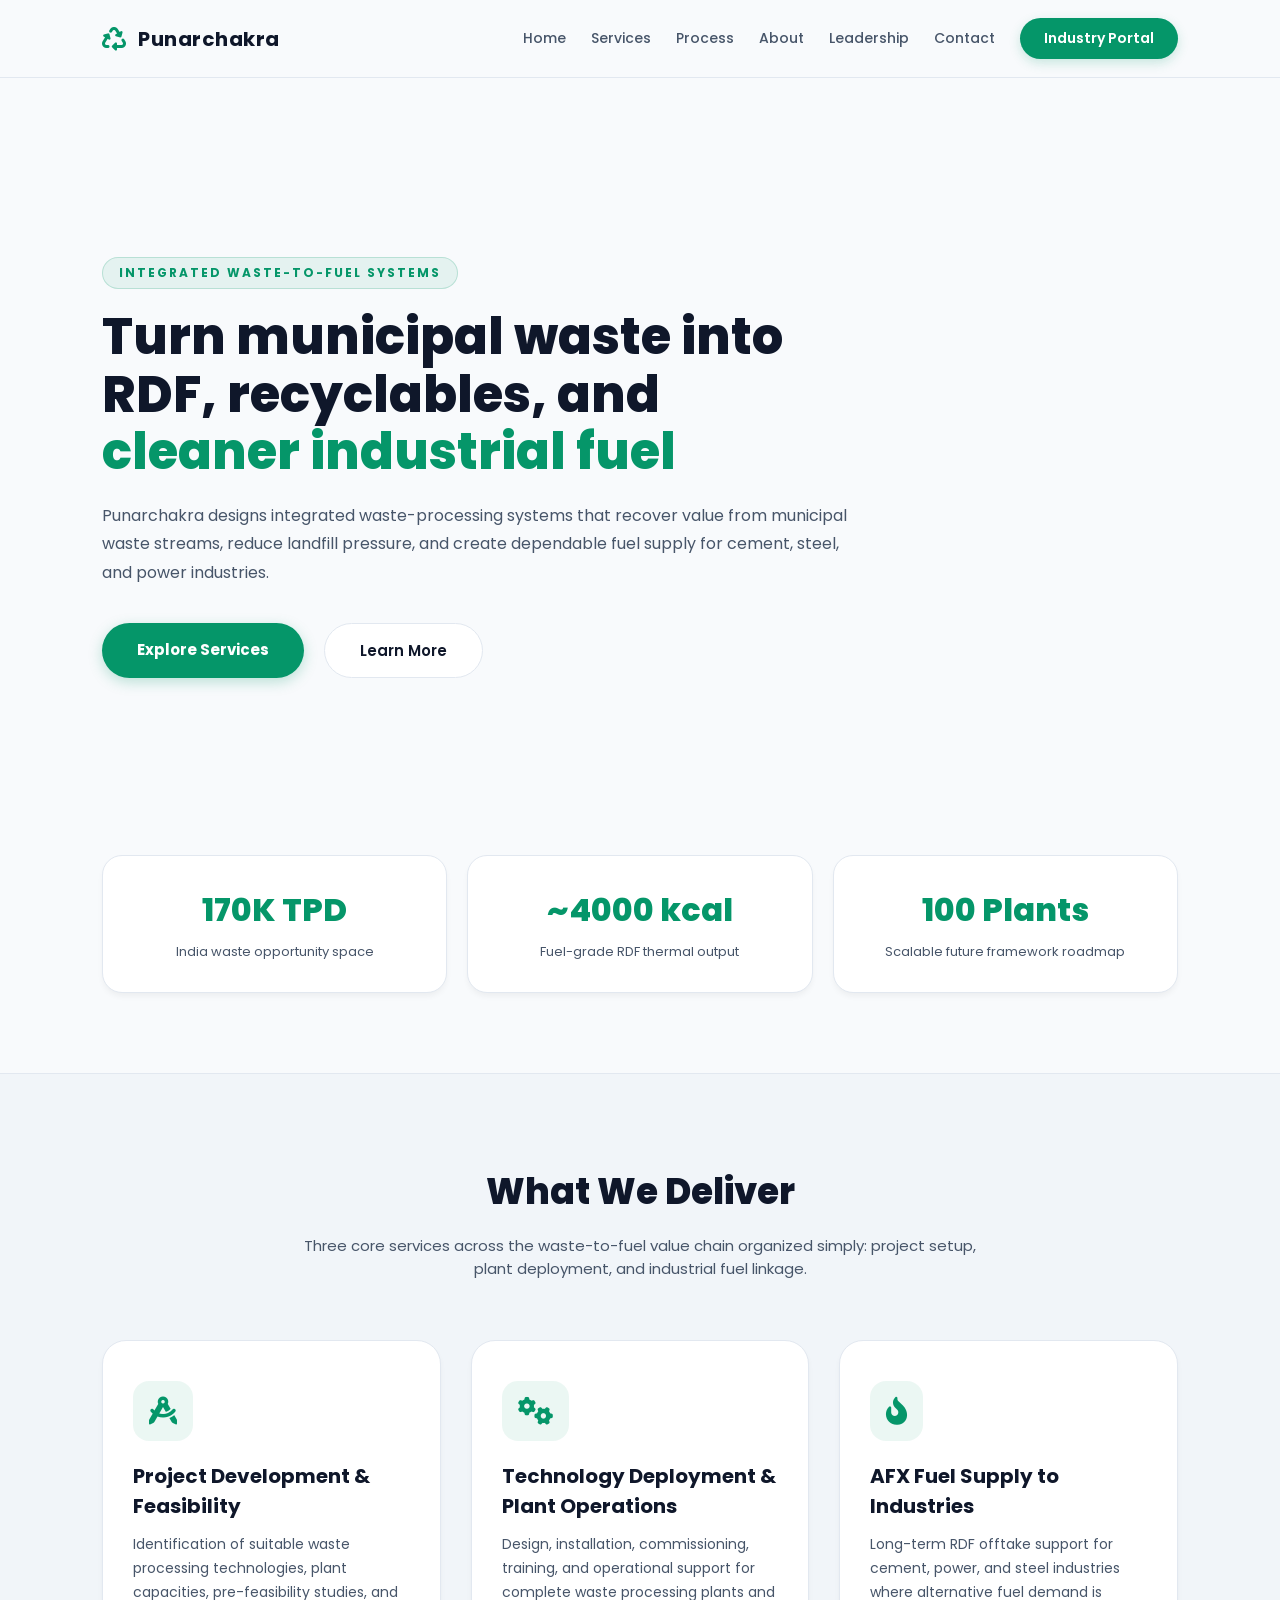
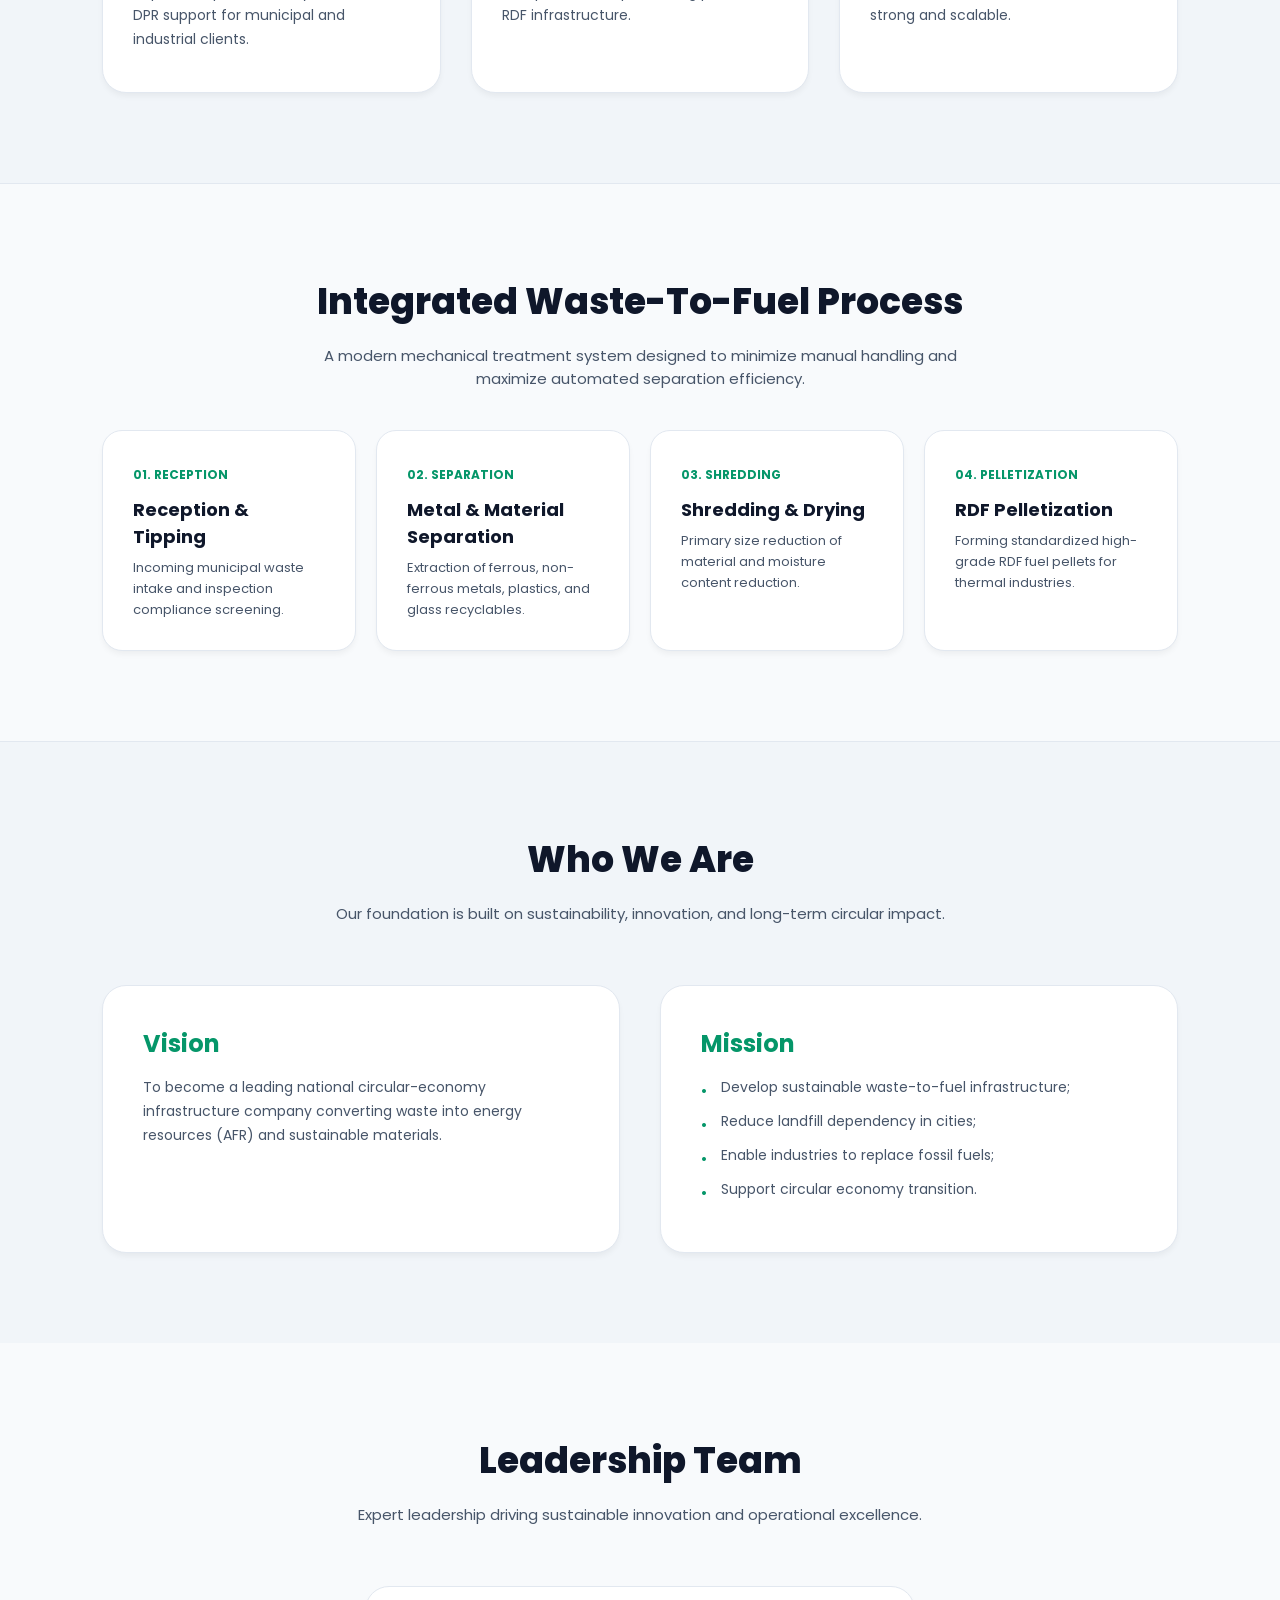
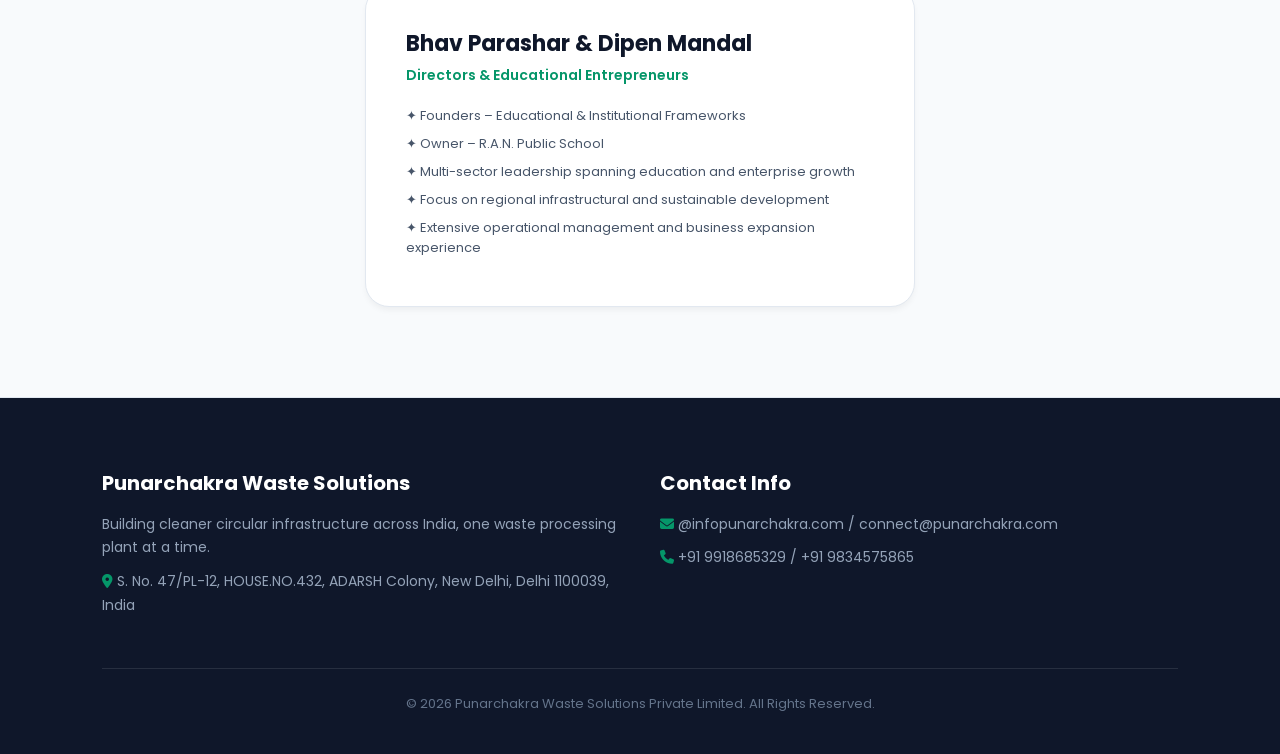
==== commit 3fe4fdad: "Update index.html" ====
--- a/index.html
+++ b/index.html
@@ -16,33 +16,20 @@
 }
 
 :root {
-    --bg-earth: #0c100e;
-    --card-earth: rgba(255, 255, 255, 0.03);
-    --eco-green: #10b981;
-    --eco-hover: #059669;
-    --text-main: #f1f5f9;
-    --text-muted: #94a3b8;
-    --border-earth: rgba(16, 185, 129, 0.15);
+    --bg-light: #f8fafc;
+    --card-light: #ffffff;
+    --eco-green: #059669;
+    --eco-hover: #047857;
+    --text-main: #0f172a;
+    --text-muted: #475569;
+    --border-light: #e2e8f0;
 }
 
 body {
-    background: var(--bg-earth);
+    background: var(--bg-light);
     color: var(--text-main);
     overflow-x: hidden;
     position: relative;
-}
-
-body::before {
-    content: "";
-    position: fixed;
-    left: 0;
-    top: 0;
-    width: 100%;
-    height: 100%;
-    background: 
-        radial-gradient(circle at 15% 15%, rgba(16,185,129,0.08), transparent 35%),
-        radial-gradient(circle at 85% 75%, rgba(5,150,105,0.05), transparent 35%);
-    z-index: -3;
 }
 
 /* Header */
@@ -55,9 +42,9 @@
     display: flex;
     justify-content: space-between;
     align-items: center;
-    backdrop-filter: blur(14px);
-    background: rgba(12, 16, 14, 0.85);
-    border-bottom: 1px solid var(--border-earth);
+    backdrop-filter: blur(12px);
+    background: rgba(248, 250, 252, 0.9);
+    border-bottom: 1px solid var(--border-light);
     z-index: 100;
 }
 
@@ -71,7 +58,7 @@
 .logo-container span {
     font-size: 20px;
     font-weight: 700;
-    color: white;
+    color: var(--text-main);
     letter-spacing: 0.5px;
 }
 
@@ -96,18 +83,17 @@
 .portal-btn {
     padding: 10px 24px;
     background: var(--eco-green);
-    color: #0c100e;
+    color: white;
     font-weight: 600;
     font-size: 14px;
     border-radius: 30px;
     text-decoration: none;
     transition: 0.3s;
-    box-shadow: 0 0 20px rgba(16,185,129,0.2);
+    box-shadow: 0 4px 12px rgba(5, 150, 105, 0.2);
 }
 
 .portal-btn:hover {
     background: var(--eco-hover);
-    color: white;
 }
 
 /* Hero Section */
@@ -131,8 +117,8 @@
     margin-bottom: 20px;
     display: inline-block;
     padding: 6px 16px;
-    background: rgba(16,185,129,0.08);
-    border: 1px solid var(--border-earth);
+    background: rgba(5, 150, 105, 0.08);
+    border: 1px solid rgba(5, 150, 105, 0.2);
     border-radius: 20px;
 }
 
@@ -141,6 +127,7 @@
     line-height: 1.15;
     font-weight: 800;
     margin-bottom: 20px;
+    color: var(--text-main);
 }
 
 .hero-left h1 span {
@@ -162,33 +149,34 @@
 .btn-primary {
     padding: 15px 35px;
     background: var(--eco-green);
-    color: #0c100e;
+    color: white;
     text-decoration: none;
     border-radius: 30px;
     font-weight: 700;
     font-size: 15px;
     transition: 0.3s;
+    box-shadow: 0 4px 14px rgba(5, 150, 105, 0.25);
 }
 
 .btn-primary:hover {
     background: var(--eco-hover);
-    color: white;
 }
 
 .btn-outline {
     padding: 15px 35px;
-    border: 1px solid var(--border-earth);
-    color: white;
+    border: 1px solid var(--border-light);
+    color: var(--text-main);
     text-decoration: none;
     border-radius: 30px;
     font-weight: 600;
     font-size: 15px;
     transition: 0.3s;
+    background: white;
 }
 
 .btn-outline:hover {
     border-color: var(--eco-green);
-    background: rgba(16,185,129,0.05);
+    color: var(--eco-green);
 }
 
 /* Stats Counter Row */
@@ -200,11 +188,12 @@
 }
 
 .stat-box {
-    background: var(--card-earth);
-    border: 1px solid var(--border-earth);
+    background: var(--card-light);
+    border: 1px solid var(--border-light);
     padding: 30px;
     border-radius: 20px;
     text-align: center;
+    box-shadow: 0 4px 6px -1px rgba(0, 0, 0, 0.05);
 }
 
 .stat-box h3 {
@@ -222,9 +211,9 @@
 /* Services Section */
 .services {
     padding: 90px 8%;
-    background: rgba(255,255,255,0.01);
-    border-top: 1px solid var(--border-earth);
-    border-bottom: 1px solid var(--border-earth);
+    background: #f1f5f9;
+    border-top: 1px solid var(--border-light);
+    border-bottom: 1px solid var(--border-light);
 }
 
 .section-title {
@@ -237,6 +226,7 @@
     font-size: 36px;
     font-weight: 800;
     margin-bottom: 15px;
+    color: var(--text-main);
 }
 
 .section-title p {
@@ -251,23 +241,25 @@
 }
 
 .service-card {
-    background: var(--card-earth);
-    border: 1px solid var(--border-earth);
+    background: var(--card-light);
+    border: 1px solid var(--border-light);
     padding: 40px 30px;
     border-radius: 24px;
     transition: 0.3s;
+    box-shadow: 0 4px 6px -1px rgba(0, 0, 0, 0.05);
 }
 
 .service-card:hover {
     border-color: var(--eco-green);
     transform: translateY(-5px);
+    box-shadow: 0 10px 15px -3px rgba(0, 0, 0, 0.08);
 }
 
 .service-card i {
     font-size: 28px;
     color: var(--eco-green);
     margin-bottom: 20px;
-    background: rgba(16,185,129,0.1);
+    background: rgba(5, 150, 105, 0.08);
     padding: 16px;
     border-radius: 16px;
     display: inline-block;
@@ -277,6 +269,7 @@
     font-size: 20px;
     font-weight: 700;
     margin-bottom: 12px;
+    color: var(--text-main);
 }
 
 .service-card p {
@@ -298,10 +291,11 @@
 }
 
 .process-step {
-    background: var(--card-earth);
-    border: 1px solid var(--border-earth);
+    background: var(--card-light);
+    border: 1px solid var(--border-light);
     padding: 30px;
     border-radius: 20px;
+    box-shadow: 0 4px 6px -1px rgba(0, 0, 0, 0.05);
 }
 
 .process-step span {
@@ -313,6 +307,7 @@
 .process-step h4 {
     font-size: 18px;
     margin: 10px 0 8px;
+    color: var(--text-main);
 }
 
 .process-step p {
@@ -324,8 +319,8 @@
 /* Who We Are & Vision/Mission */
 .about-section {
     padding: 90px 8%;
-    background: rgba(255,255,255,0.015);
-    border-top: 1px solid var(--border-earth);
+    background: #f1f5f9;
+    border-top: 1px solid var(--border-light);
 }
 
 .about-grid {
@@ -335,10 +330,11 @@
 }
 
 .about-card {
-    background: var(--card-earth);
-    border: 1px solid var(--border-earth);
+    background: var(--card-light);
+    border: 1px solid var(--border-light);
     padding: 40px;
     border-radius: 24px;
+    box-shadow: 0 4px 6px -1px rgba(0, 0, 0, 0.05);
 }
 
 .about-card h3 {
@@ -381,16 +377,18 @@
 .team-card {
     max-width: 550px;
     margin: 0 auto;
-    background: var(--card-earth);
-    border: 1px solid var(--border-earth);
+    background: var(--card-light);
+    border: 1px solid var(--border-light);
     padding: 40px;
     border-radius: 24px;
     text-align: left;
+    box-shadow: 0 4px 6px -1px rgba(0, 0, 0, 0.05);
 }
 
 .team-card h3 {
     font-size: 22px;
     margin-bottom: 5px;
+    color: var(--text-main);
 }
 
 .team-card .role {
@@ -414,8 +412,9 @@
 /* Contact & Footer Section */
 footer {
     padding: 70px 8% 40px;
-    background: #080b09;
-    border-top: 1px solid var(--border-earth);
+    background: #0f172a;
+    color: white;
+    border-top: 1px solid var(--border-light);
 }
 
 .footer-grid {
@@ -432,7 +431,7 @@
 }
 
 .footer-info p {
-    color: var(--text-muted);
+    color: #94a3b8;
     font-size: 14px;
     line-height: 1.7;
     margin-bottom: 10px;
@@ -442,7 +441,7 @@
     text-align: center;
     color: #64748b;
     font-size: 13px;
-    border-top: 1px solid var(--border-earth);
+    border-top: 1px solid rgba(255, 255, 255, 0.1);
     padding-top: 25px;
 }
 
@@ -598,12 +597,12 @@
         <div class="footer-info">
             <h3>Punarchakra Waste Solutions</h3>
             <p>Building cleaner circular infrastructure across India, one waste processing plant at a time.</p>
-            <p><i class="fa-solid fa-location-dot" style="color: var(--eco-green);"></i> S. No. 47/PL-12, Flat No 2, Navmaharashtra Society, Taware Colony, Pune, Maharashtra 411009, India</p>
+            <p><i class="fa-solid fa-location-dot" style="color: var(--eco-green);"></i> S. No. 47/PL-12, HOUSE.NO.432,  ADARSH Colony, New Delhi, Delhi 1100039, India</p>
         </div>
         <div class="footer-info">
             <h3>Contact Info</h3>
-            <p><i class="fa-solid fa-envelope" style="color: var(--eco-green);"></i> info@punarchakra.com / connect@punarchakra.com</p>
-            <p><i class="fa-solid fa-phone" style="color: var(--eco-green);"></i> +91 9822060510 / +91 9834575865</p>
+            <p><i class="fa-solid fa-envelope" style="color: var(--eco-green);"></i> @infopunarchakra.com / connect@punarchakra.com</p>
+            <p><i class="fa-solid fa-phone" style="color: var(--eco-green);"></i> +91 9918685329 / +91 9834575865</p>
         </div>
     </div>
     <div class="copyright">
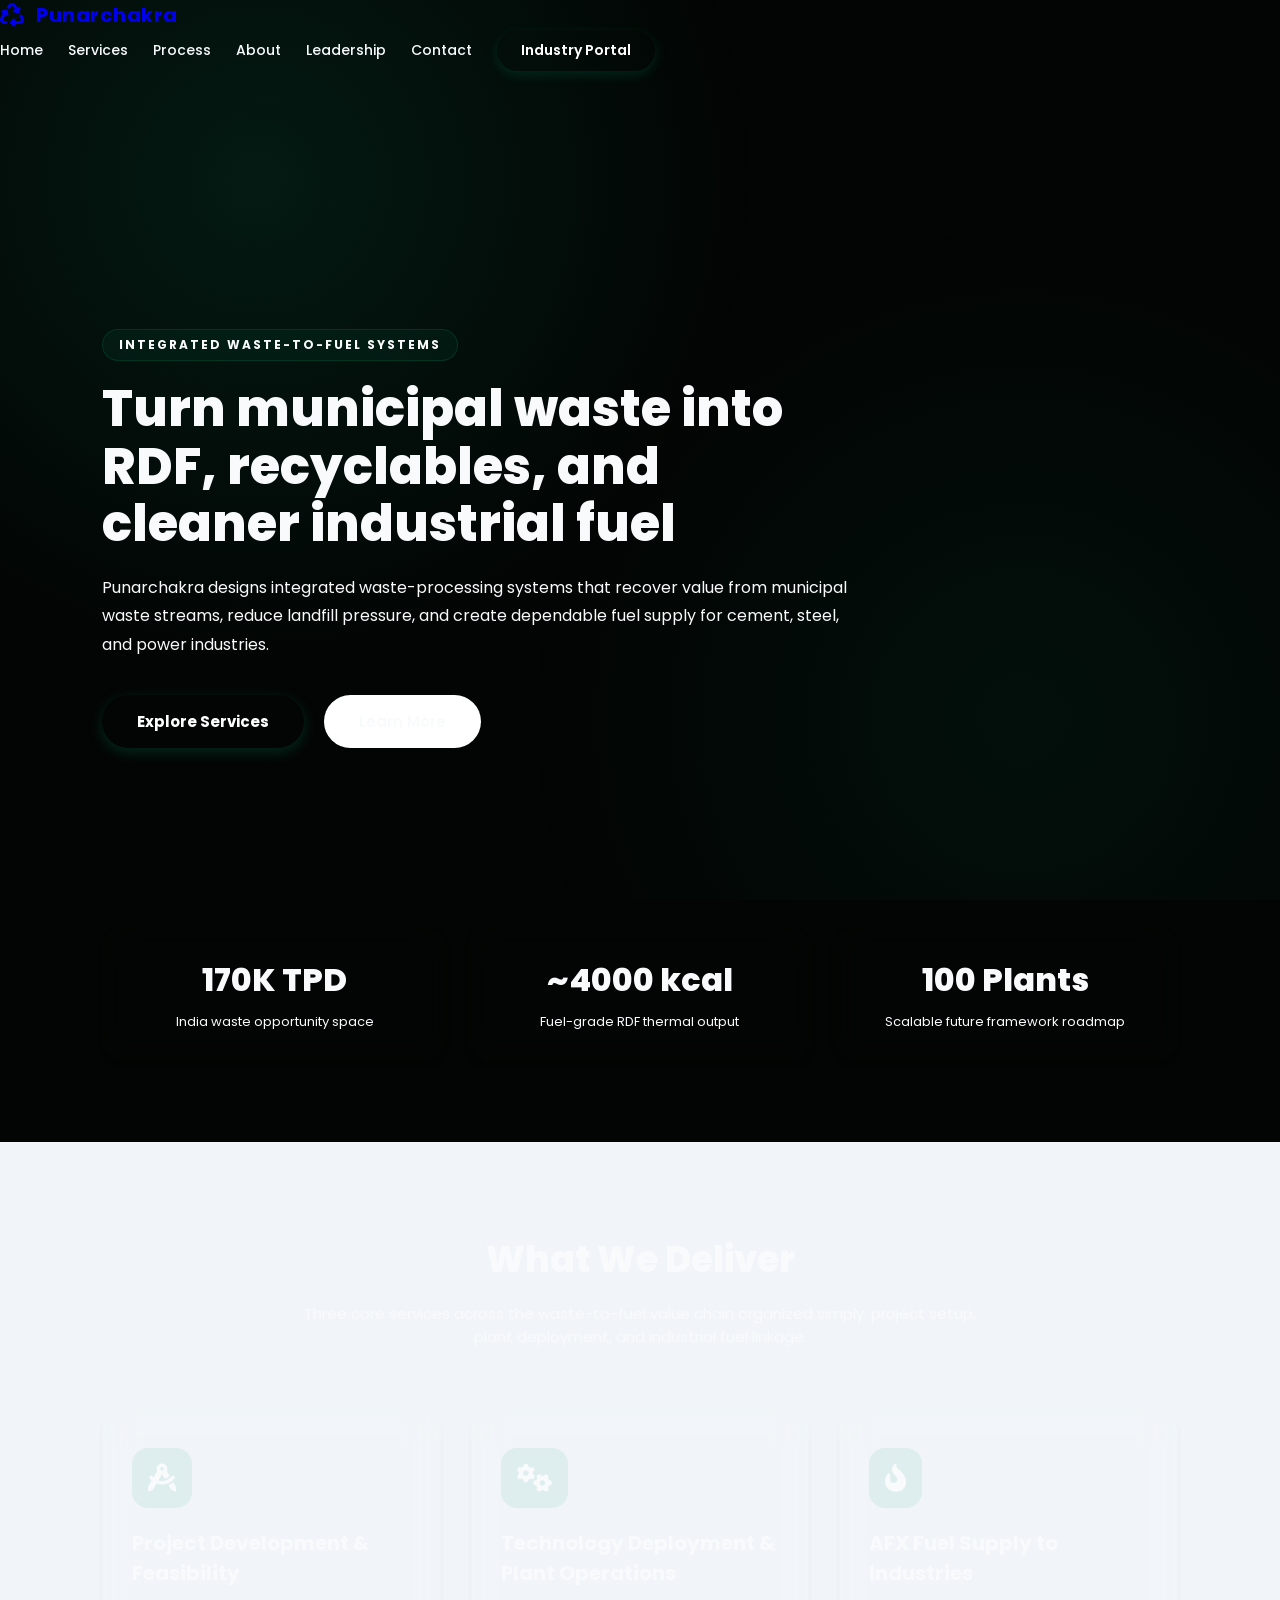
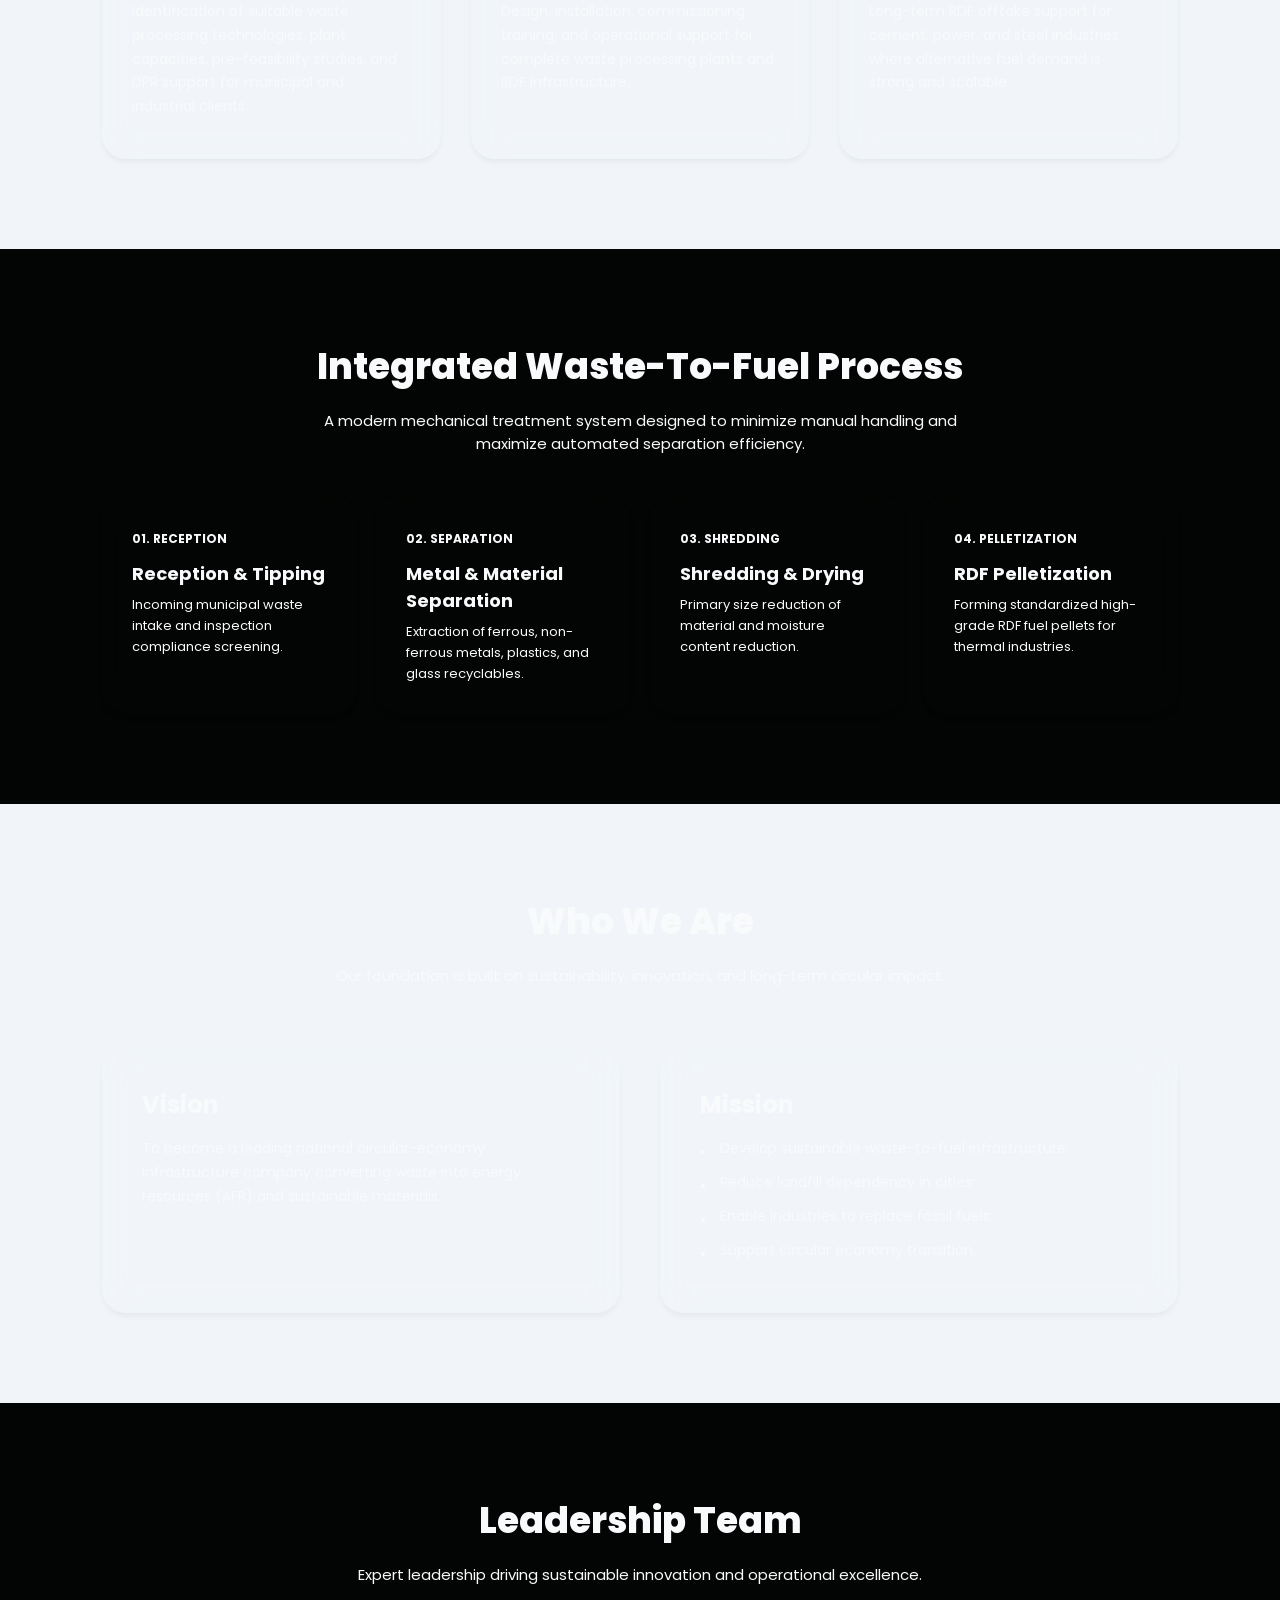
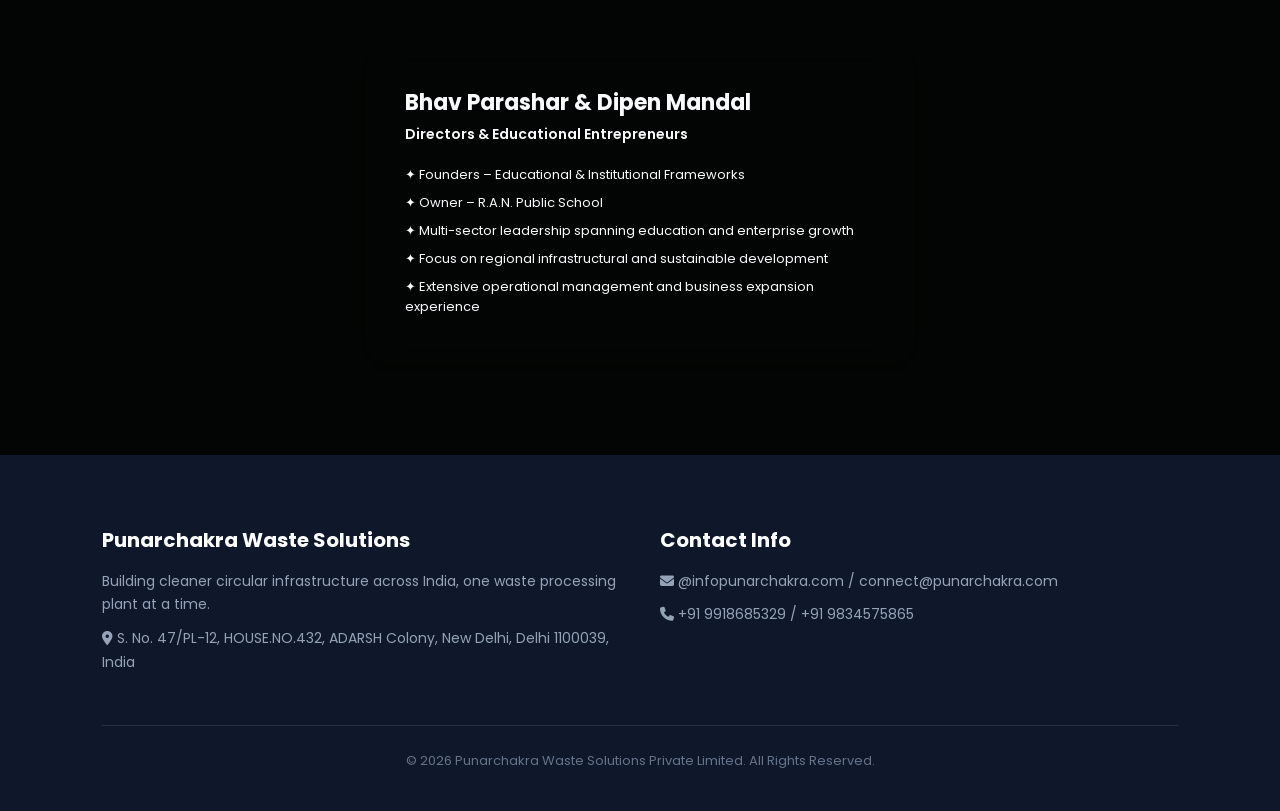
==== commit 6df8a990: "Update index.html" ====
--- a/index.html
+++ b/index.html
@@ -14,39 +14,51 @@
     font-family: 'Poppins', sans-serif;
     scroll-behavior: smooth;
 }
-
 :root {
-    --bg-light: #f8fafc;
-    --card-light: #ffffff;
-    --eco-green: #059669;
-    --eco-hover: #047857;
-    --text-main: #0f172a;
-    --text-muted: #475569;
-    --border-light: #e2e8f0;
+    --bg-cyber: #030504;
+    --cyber-glow: rgba(16, 185, 129, 0.15);
+    --cyber-border: rgba(16, 185, 129, 0.25);
+    --eco-neon: #10b981;
+    --eco-hover: #059669;
 }
 
 body {
-    background: var(--bg-light);
-    color: var(--text-main);
+    background: var(--bg-cyber);
+    color: #f8fafc;
+    position: relative;
     overflow-x: hidden;
-    position: relative;
-}
-
-/* Header */
-header {
+}
+
+/* Atmospheric Cyber Grid & Radial Glow */
+body::before {
+    content: "";
     position: fixed;
+    left: 0;
     top: 0;
-    left: 0;
     width: 100%;
-    padding: 18px 8%;
-    display: flex;
-    justify-content: space-between;
-    align-items: center;
-    backdrop-filter: blur(12px);
-    background: rgba(248, 250, 252, 0.9);
-    border-bottom: 1px solid var(--border-light);
-    z-index: 100;
-}
+    height: 100%;
+    background: 
+        radial-gradient(circle at 20% 20%, rgba(16,185,129,0.12), transparent 40%),
+        radial-gradient(circle at 80% 80%, rgba(5,150,105,0.08), transparent 40%);
+    z-index: -3;
+}
+
+/* Cyber Card / Container Effect */
+.service-card, .stat-box, .process-step, .about-card, .team-card, .auth-container {
+    background: rgba(255, 255, 255, 0.02);
+    border: 1px solid var(--cyber-border);
+    backdrop-filter: blur(16px);
+    box-shadow: 0 0 30px rgba(0, 0, 0, 0.5);
+    transition: 0.3s ease;
+}
+
+/* Interactive Neon Hover Effect */
+.service-card:hover, .auth-container:hover {
+    border-color: var(--eco-neon);
+    box-shadow: 0 0 25px var(--cyber-glow);
+}
+
+
 
 .logo-container {
     display: flex;
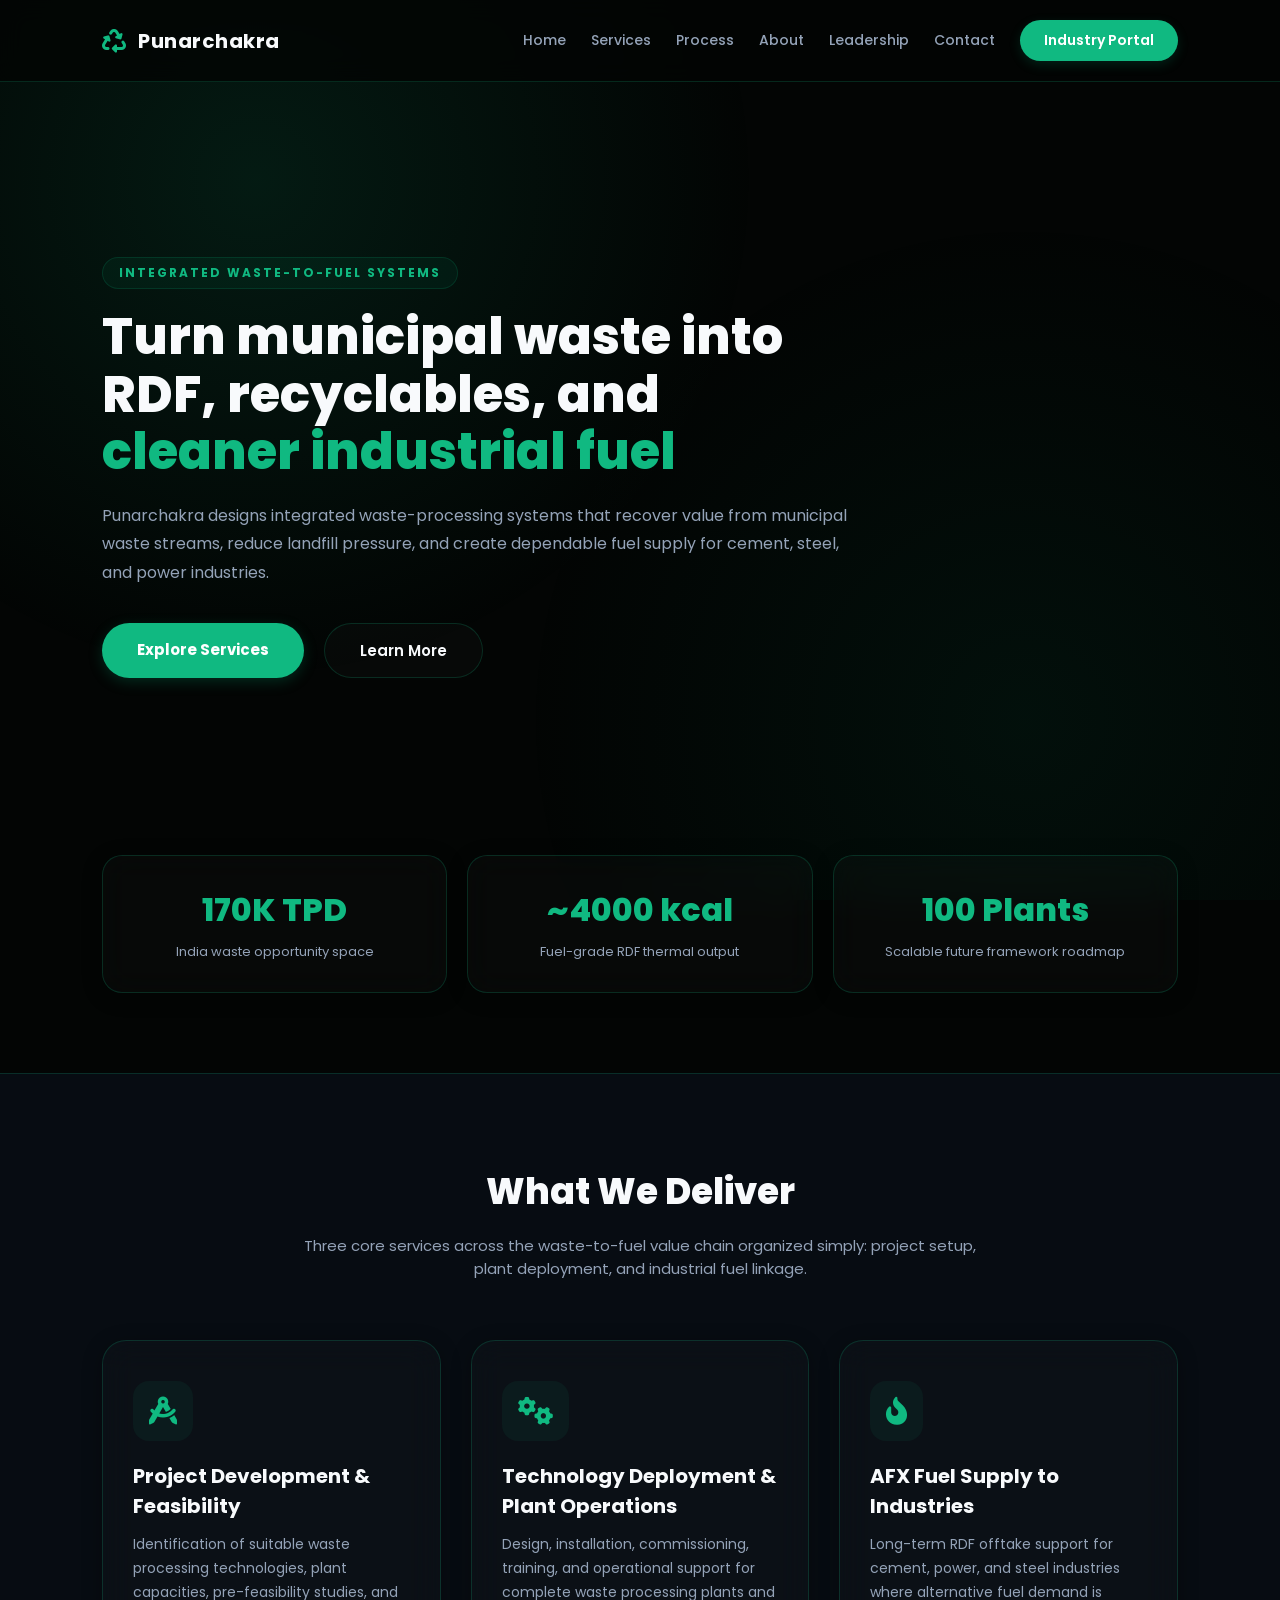
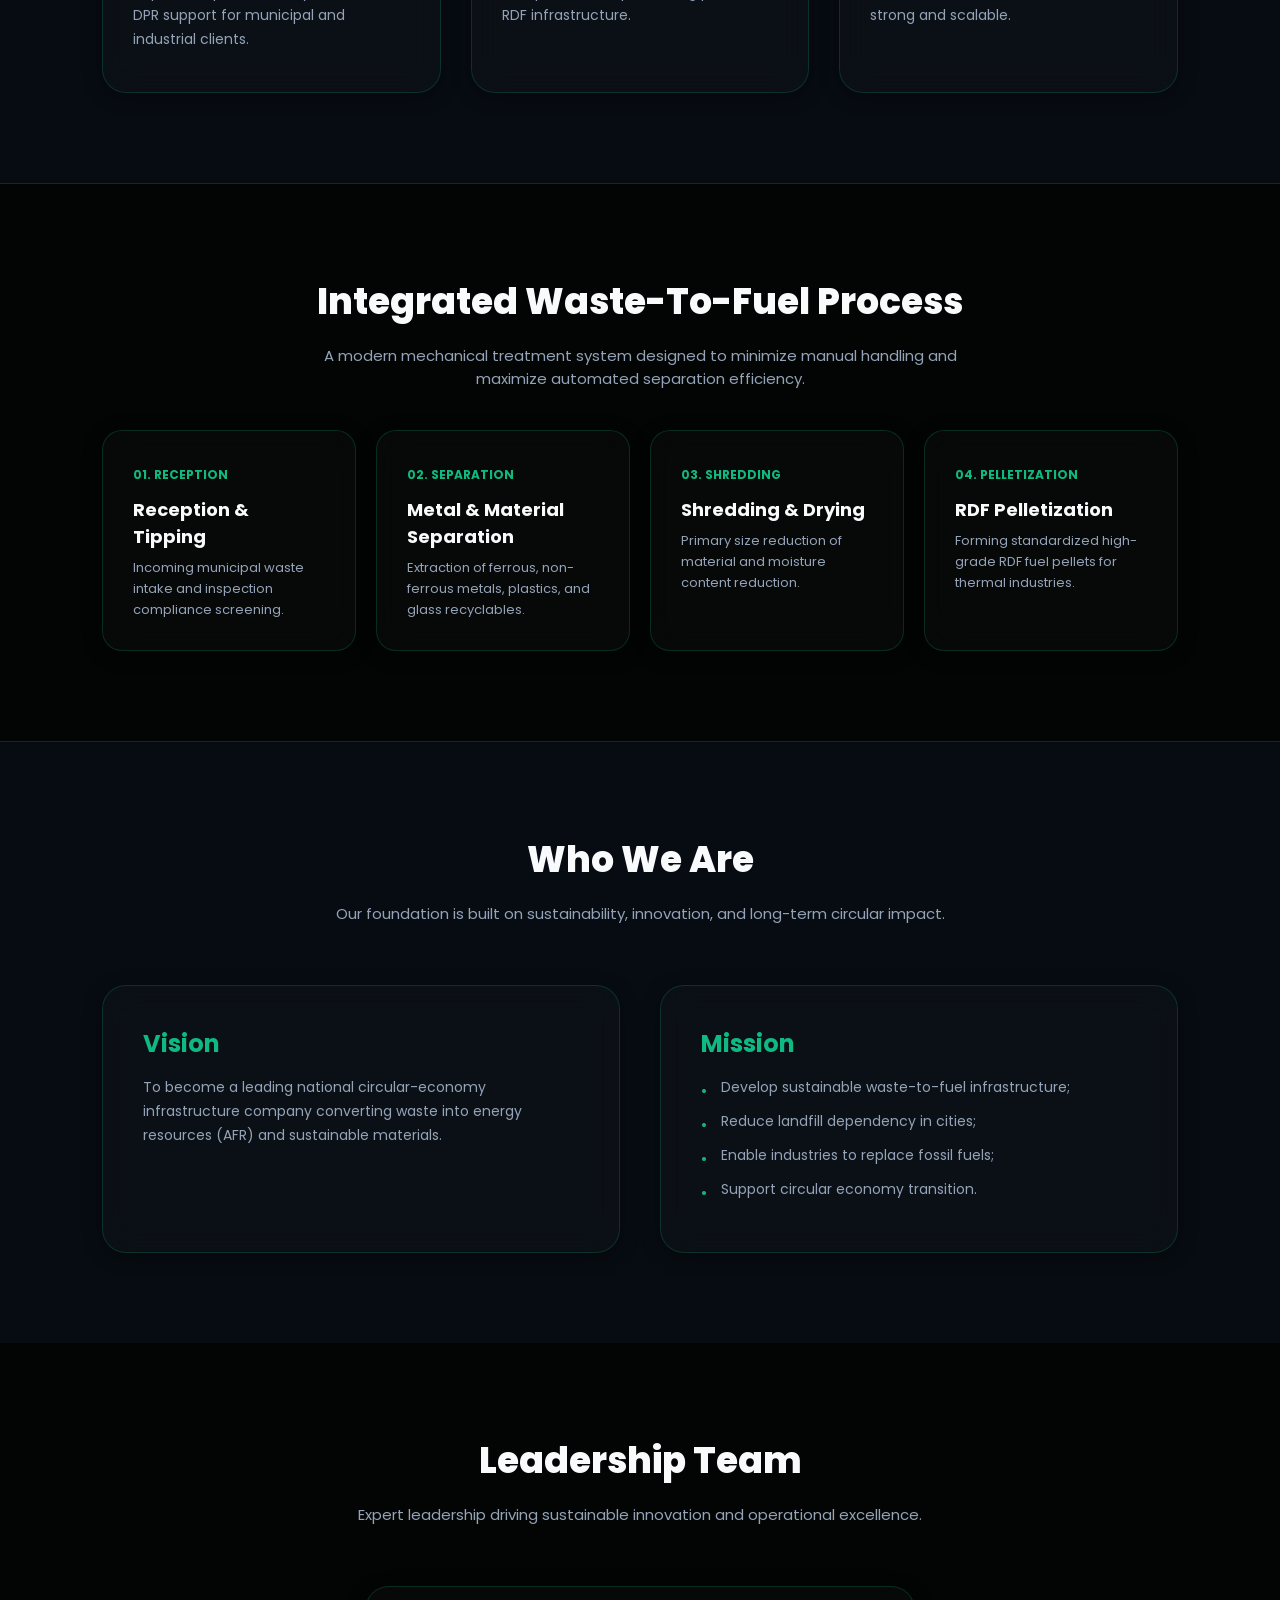
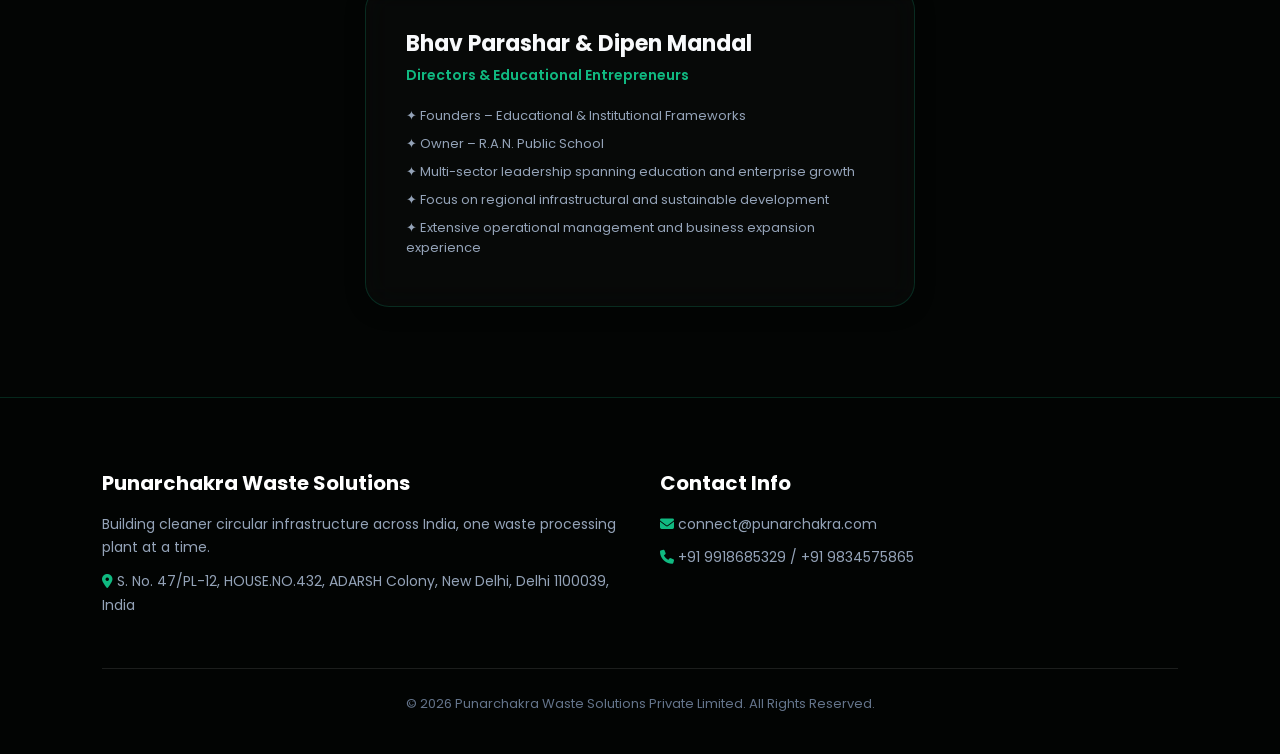
==== commit bf3ec86c: "Update index.html" ====
--- a/index.html
+++ b/index.html
@@ -14,17 +14,22 @@
     font-family: 'Poppins', sans-serif;
     scroll-behavior: smooth;
 }
+
 :root {
     --bg-cyber: #030504;
     --cyber-glow: rgba(16, 185, 129, 0.15);
     --cyber-border: rgba(16, 185, 129, 0.25);
-    --eco-neon: #10b981;
+    --eco-green: #10b981;
     --eco-hover: #059669;
+    --text-main: #f8fafc;
+    --text-muted: #94a3b8;
+    --card-light: rgba(255, 255, 255, 0.02);
+    --border-light: rgba(16, 185, 129, 0.2);
 }
 
 body {
     background: var(--bg-cyber);
-    color: #f8fafc;
+    color: var(--text-main);
     position: relative;
     overflow-x: hidden;
 }
@@ -43,22 +48,20 @@
     z-index: -3;
 }
 
-/* Cyber Card / Container Effect */
-.service-card, .stat-box, .process-step, .about-card, .team-card, .auth-container {
-    background: rgba(255, 255, 255, 0.02);
-    border: 1px solid var(--cyber-border);
-    backdrop-filter: blur(16px);
-    box-shadow: 0 0 30px rgba(0, 0, 0, 0.5);
-    transition: 0.3s ease;
-}
-
-/* Interactive Neon Hover Effect */
-.service-card:hover, .auth-container:hover {
-    border-color: var(--eco-neon);
-    box-shadow: 0 0 25px var(--cyber-glow);
-}
-
-
+/* Header & Navbar */
+header {
+    display: flex;
+    justify-content: space-between;
+    align-items: center;
+    padding: 20px 8%;
+    position: fixed;
+    top: 0;
+    width: 100%;
+    background: rgba(3, 5, 4, 0.85);
+    backdrop-filter: blur(12px);
+    border-bottom: 1px solid var(--border-light);
+    z-index: 1000;
+}
 
 .logo-container {
     display: flex;
@@ -183,7 +186,7 @@
     font-weight: 600;
     font-size: 15px;
     transition: 0.3s;
-    background: white;
+    background: var(--card-light);
 }
 
 .btn-outline:hover {
@@ -202,10 +205,11 @@
 .stat-box {
     background: var(--card-light);
     border: 1px solid var(--border-light);
+    backdrop-filter: blur(16px);
     padding: 30px;
     border-radius: 20px;
     text-align: center;
-    box-shadow: 0 4px 6px -1px rgba(0, 0, 0, 0.05);
+    box-shadow: 0 4px 20px rgba(0, 0, 0, 0.3);
 }
 
 .stat-box h3 {
@@ -223,7 +227,7 @@
 /* Services Section */
 .services {
     padding: 90px 8%;
-    background: #f1f5f9;
+    background: rgba(15, 23, 42, 0.4);
     border-top: 1px solid var(--border-light);
     border-bottom: 1px solid var(--border-light);
 }
@@ -255,16 +259,17 @@
 .service-card {
     background: var(--card-light);
     border: 1px solid var(--border-light);
+    backdrop-filter: blur(16px);
     padding: 40px 30px;
     border-radius: 24px;
     transition: 0.3s;
-    box-shadow: 0 4px 6px -1px rgba(0, 0, 0, 0.05);
+    box-shadow: 0 4px 20px rgba(0, 0, 0, 0.3);
 }
 
 .service-card:hover {
     border-color: var(--eco-green);
     transform: translateY(-5px);
-    box-shadow: 0 10px 15px -3px rgba(0, 0, 0, 0.08);
+    box-shadow: 0 0 25px var(--cyber-glow);
 }
 
 .service-card i {
@@ -305,9 +310,10 @@
 .process-step {
     background: var(--card-light);
     border: 1px solid var(--border-light);
+    backdrop-filter: blur(16px);
     padding: 30px;
     border-radius: 20px;
-    box-shadow: 0 4px 6px -1px rgba(0, 0, 0, 0.05);
+    box-shadow: 0 4px 20px rgba(0, 0, 0, 0.3);
 }
 
 .process-step span {
@@ -331,7 +337,7 @@
 /* Who We Are & Vision/Mission */
 .about-section {
     padding: 90px 8%;
-    background: #f1f5f9;
+    background: rgba(15, 23, 42, 0.4);
     border-top: 1px solid var(--border-light);
 }
 
@@ -344,9 +350,10 @@
 .about-card {
     background: var(--card-light);
     border: 1px solid var(--border-light);
+    backdrop-filter: blur(16px);
     padding: 40px;
     border-radius: 24px;
-    box-shadow: 0 4px 6px -1px rgba(0, 0, 0, 0.05);
+    box-shadow: 0 4px 20px rgba(0, 0, 0, 0.3);
 }
 
 .about-card h3 {
@@ -391,10 +398,11 @@
     margin: 0 auto;
     background: var(--card-light);
     border: 1px solid var(--border-light);
+    backdrop-filter: blur(16px);
     padding: 40px;
     border-radius: 24px;
     text-align: left;
-    box-shadow: 0 4px 6px -1px rgba(0, 0, 0, 0.05);
+    box-shadow: 0 4px 20px rgba(0, 0, 0, 0.3);
 }
 
 .team-card h3 {
@@ -424,7 +432,7 @@
 /* Contact & Footer Section */
 footer {
     padding: 70px 8% 40px;
-    background: #0f172a;
+    background: #020403;
     color: white;
     border-top: 1px solid var(--border-light);
 }
@@ -443,7 +451,7 @@
 }
 
 .footer-info p {
-    color: #94a3b8;
+    color: var(--text-muted);
     font-size: 14px;
     line-height: 1.7;
     margin-bottom: 10px;
@@ -609,11 +617,11 @@
         <div class="footer-info">
             <h3>Punarchakra Waste Solutions</h3>
             <p>Building cleaner circular infrastructure across India, one waste processing plant at a time.</p>
-            <p><i class="fa-solid fa-location-dot" style="color: var(--eco-green);"></i> S. No. 47/PL-12, HOUSE.NO.432,  ADARSH Colony, New Delhi, Delhi 1100039, India</p>
+            <p><i class="fa-solid fa-location-dot" style="color: var(--eco-green);"></i> S. No. 47/PL-12, HOUSE.NO.432, ADARSH Colony, New Delhi, Delhi 1100039, India</p>
         </div>
         <div class="footer-info">
             <h3>Contact Info</h3>
-            <p><i class="fa-solid fa-envelope" style="color: var(--eco-green);"></i> @infopunarchakra.com / connect@punarchakra.com</p>
+            <p><i class="fa-solid fa-envelope" style="color: var(--eco-green);"></i> connect@punarchakra.com</p>
             <p><i class="fa-solid fa-phone" style="color: var(--eco-green);"></i> +91 9918685329 / +91 9834575865</p>
         </div>
     </div>
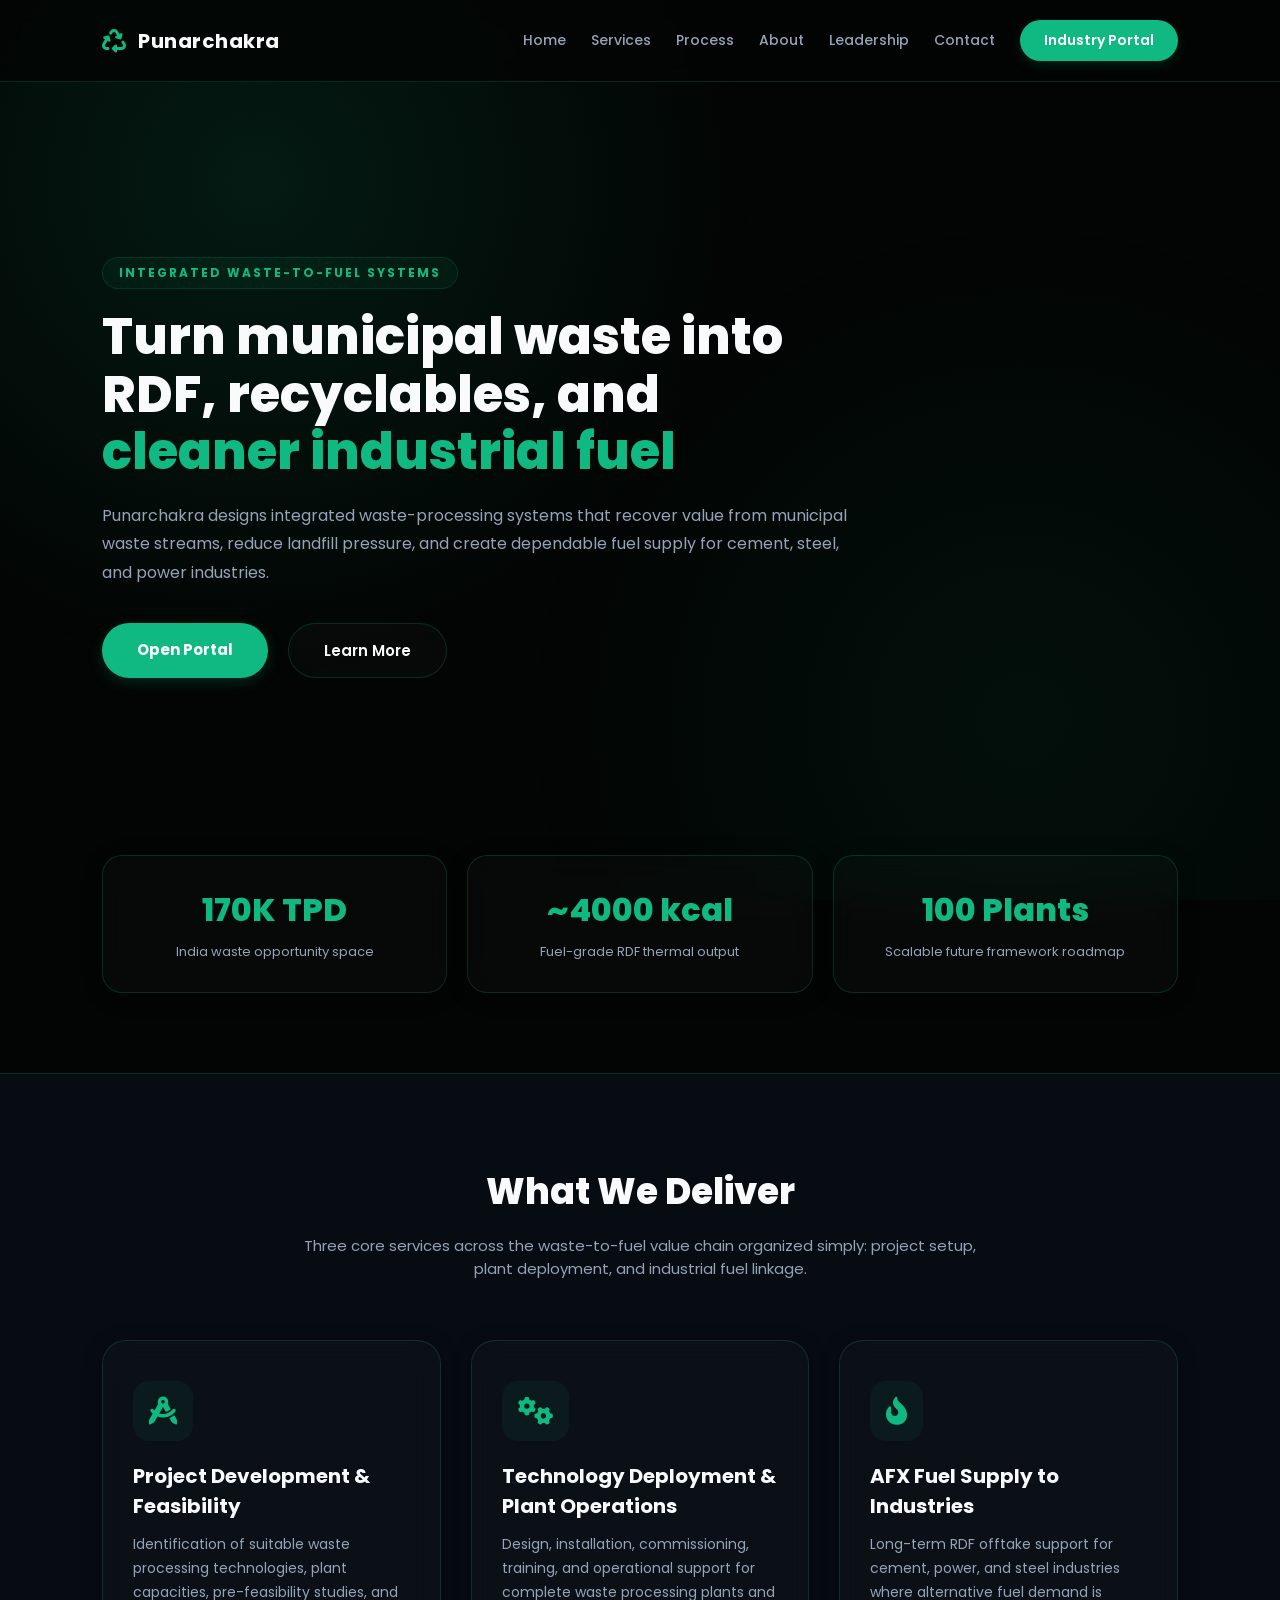
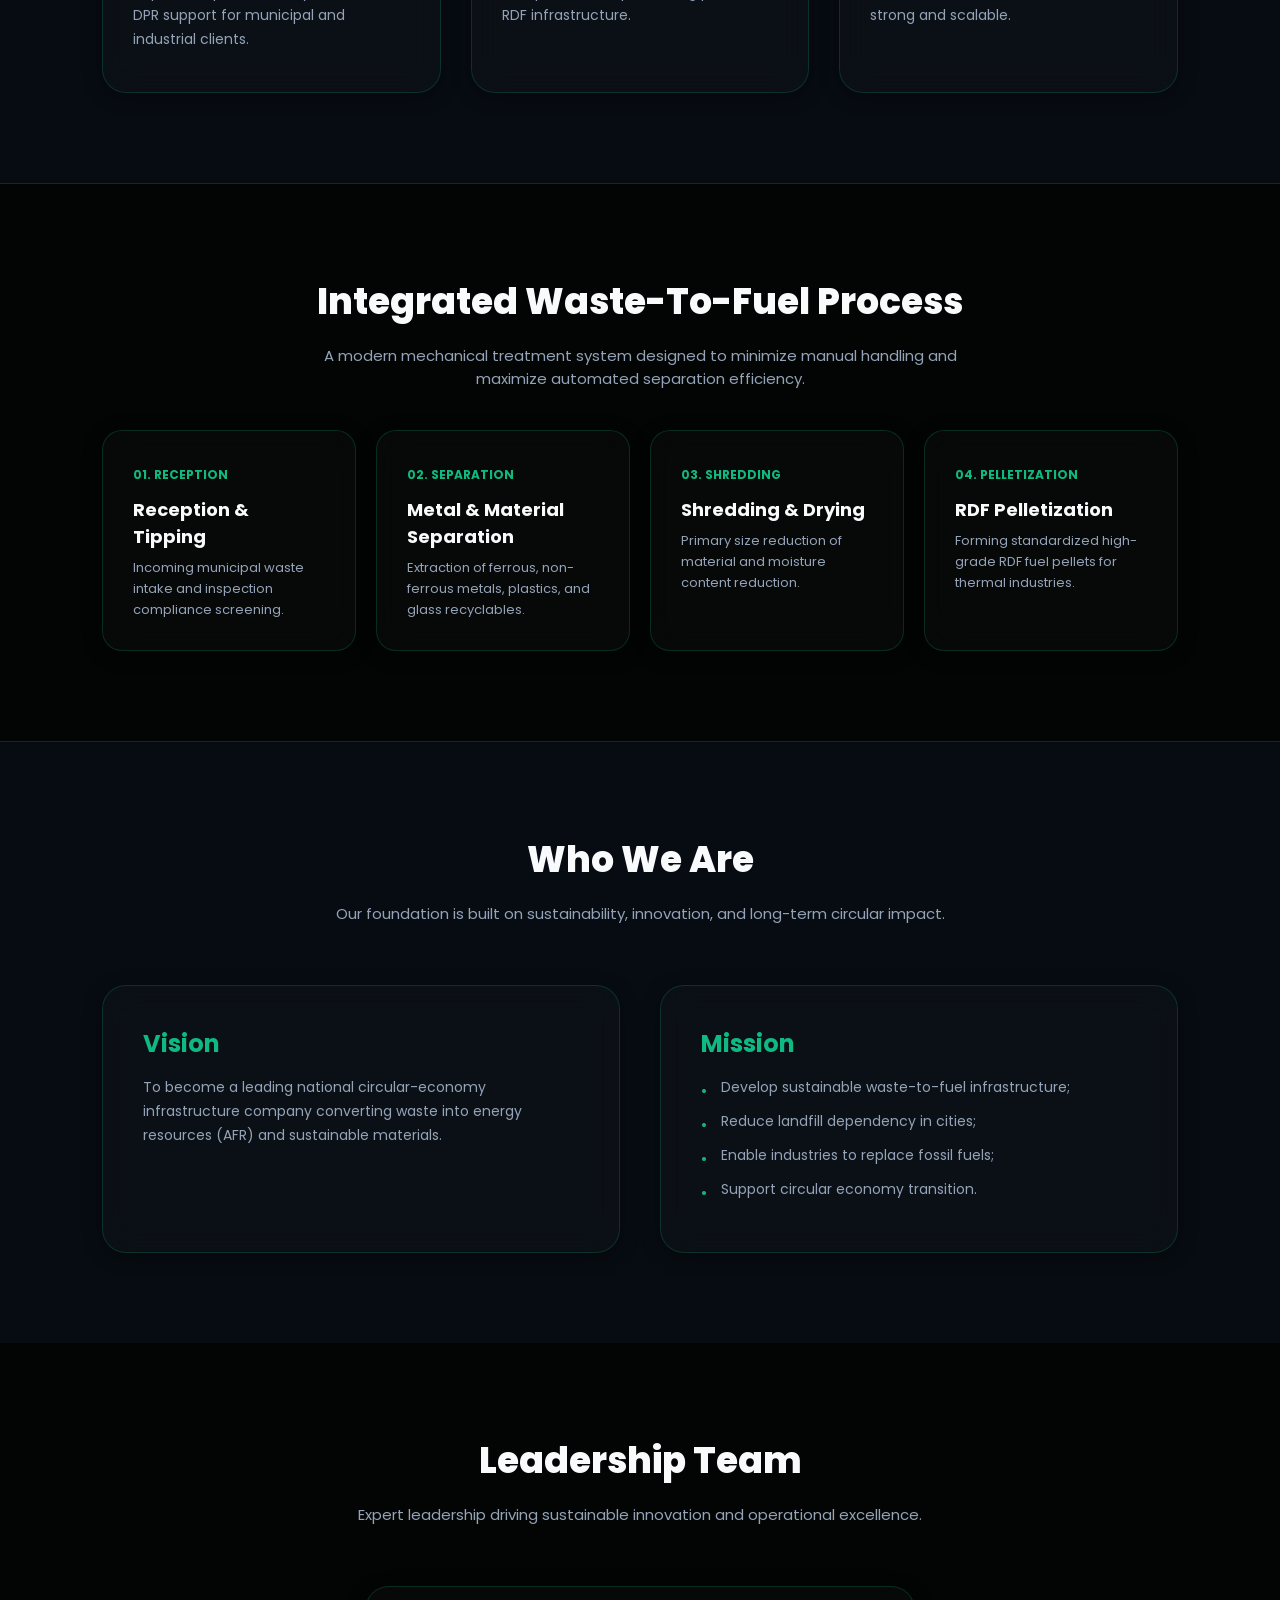
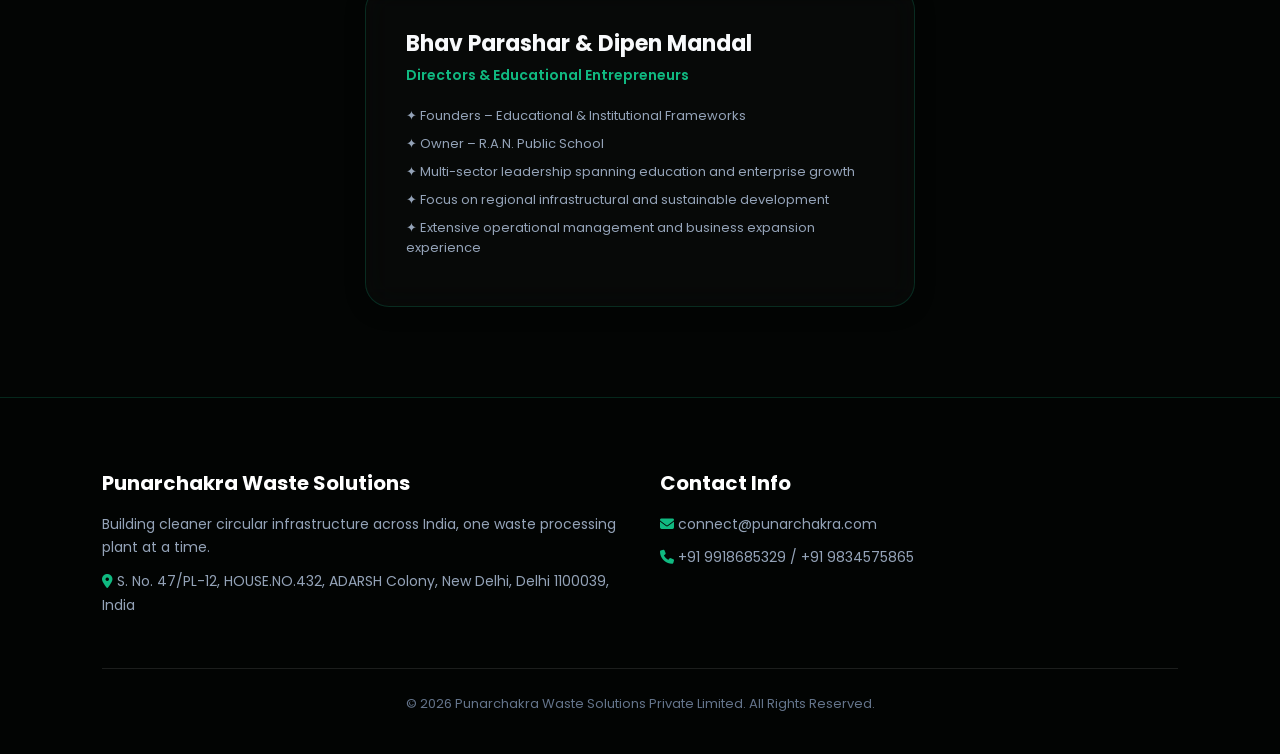
==== commit 522b4dbc: "Update index.html" ====
--- a/index.html
+++ b/index.html
@@ -34,7 +34,6 @@
     overflow-x: hidden;
 }
 
-/* Atmospheric Cyber Grid & Radial Glow */
 body::before {
     content: "";
     position: fixed;
@@ -48,7 +47,6 @@
     z-index: -3;
 }
 
-/* Header & Navbar */
 header {
     display: flex;
     justify-content: space-between;
@@ -111,7 +109,6 @@
     background: var(--eco-hover);
 }
 
-/* Hero Section */
 .hero {
     min-height: 95vh;
     display: flex;
@@ -194,7 +191,6 @@
     color: var(--eco-green);
 }
 
-/* Stats Counter Row */
 .stats-container {
     display: grid;
     grid-template-columns: repeat(3, 1fr);
@@ -224,7 +220,6 @@
     color: var(--text-muted);
 }
 
-/* Services Section */
 .services {
     padding: 90px 8%;
     background: rgba(15, 23, 42, 0.4);
@@ -295,7 +290,6 @@
     line-height: 1.7;
 }
 
-/* Workflow Flow Section */
 .process-flow {
     padding: 90px 8%;
 }
@@ -334,7 +328,6 @@
     line-height: 1.6;
 }
 
-/* Who We Are & Vision/Mission */
 .about-section {
     padding: 90px 8%;
     background: rgba(15, 23, 42, 0.4);
@@ -387,7 +380,6 @@
     font-size: 18px;
 }
 
-/* Leadership Team */
 .team-section {
     padding: 90px 8%;
     text-align: center;
@@ -429,7 +421,6 @@
     margin-bottom: 8px;
 }
 
-/* Contact & Footer Section */
 footer {
     padding: 70px 8% 40px;
     background: #020403;
@@ -488,7 +479,7 @@
         <a href="#about">About</a>
         <a href="#team">Leadership</a>
         <a href="#contact">Contact</a>
-        <a href="auth.html" class="portal-btn">Industry Portal</a>
+        <a href="dashboard.html" class="portal-btn">Industry Portal</a>
     </nav>
 </header>
 
@@ -498,7 +489,7 @@
         <h1>Turn municipal waste into RDF, recyclables, and <span>cleaner industrial fuel</span></h1>
         <p>Punarchakra designs integrated waste-processing systems that recover value from municipal waste streams, reduce landfill pressure, and create dependable fuel supply for cement, steel, and power industries.</p>
         <div class="hero-buttons">
-            <a href="auth.html" class="btn-primary">Explore Services</a>
+            <a href="dashboard.html" class="btn-primary">Open Portal</a>
             <a href="#services" class="btn-outline">Learn More</a>
         </div>
     </div>
